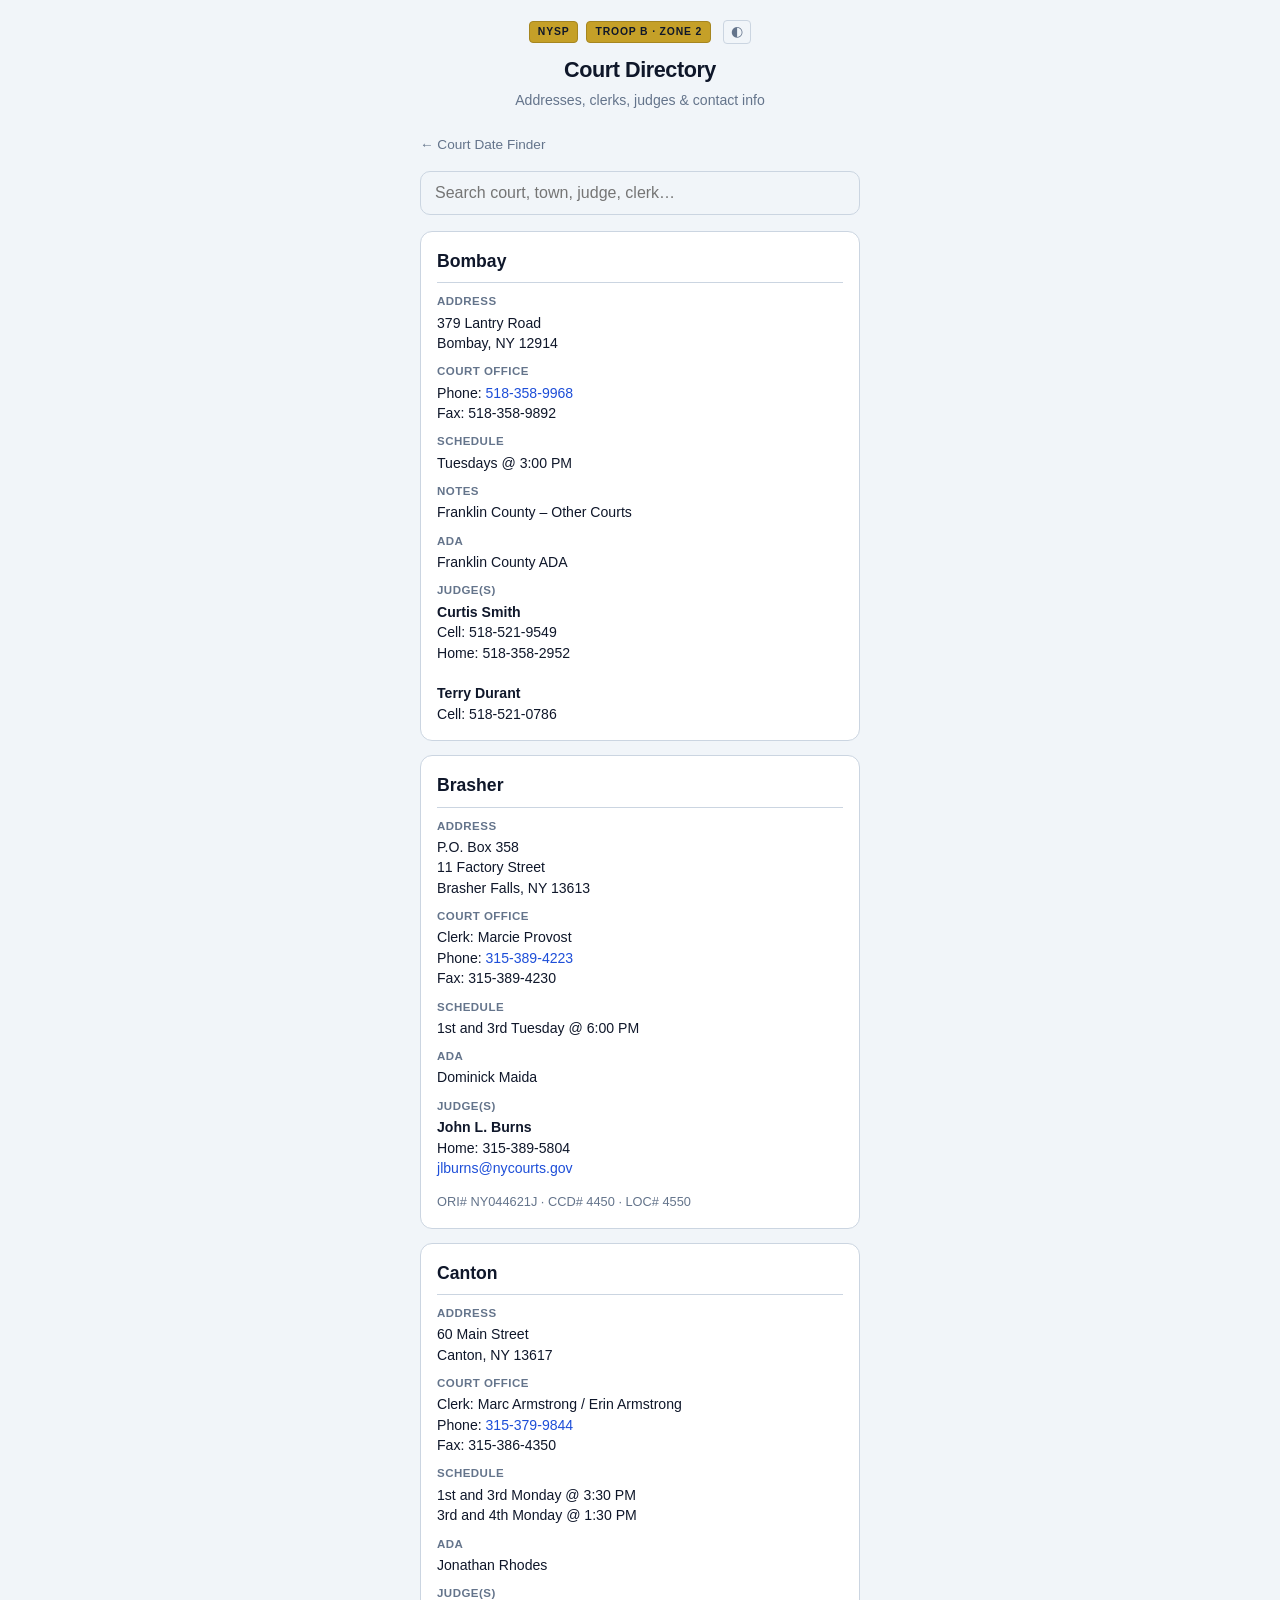
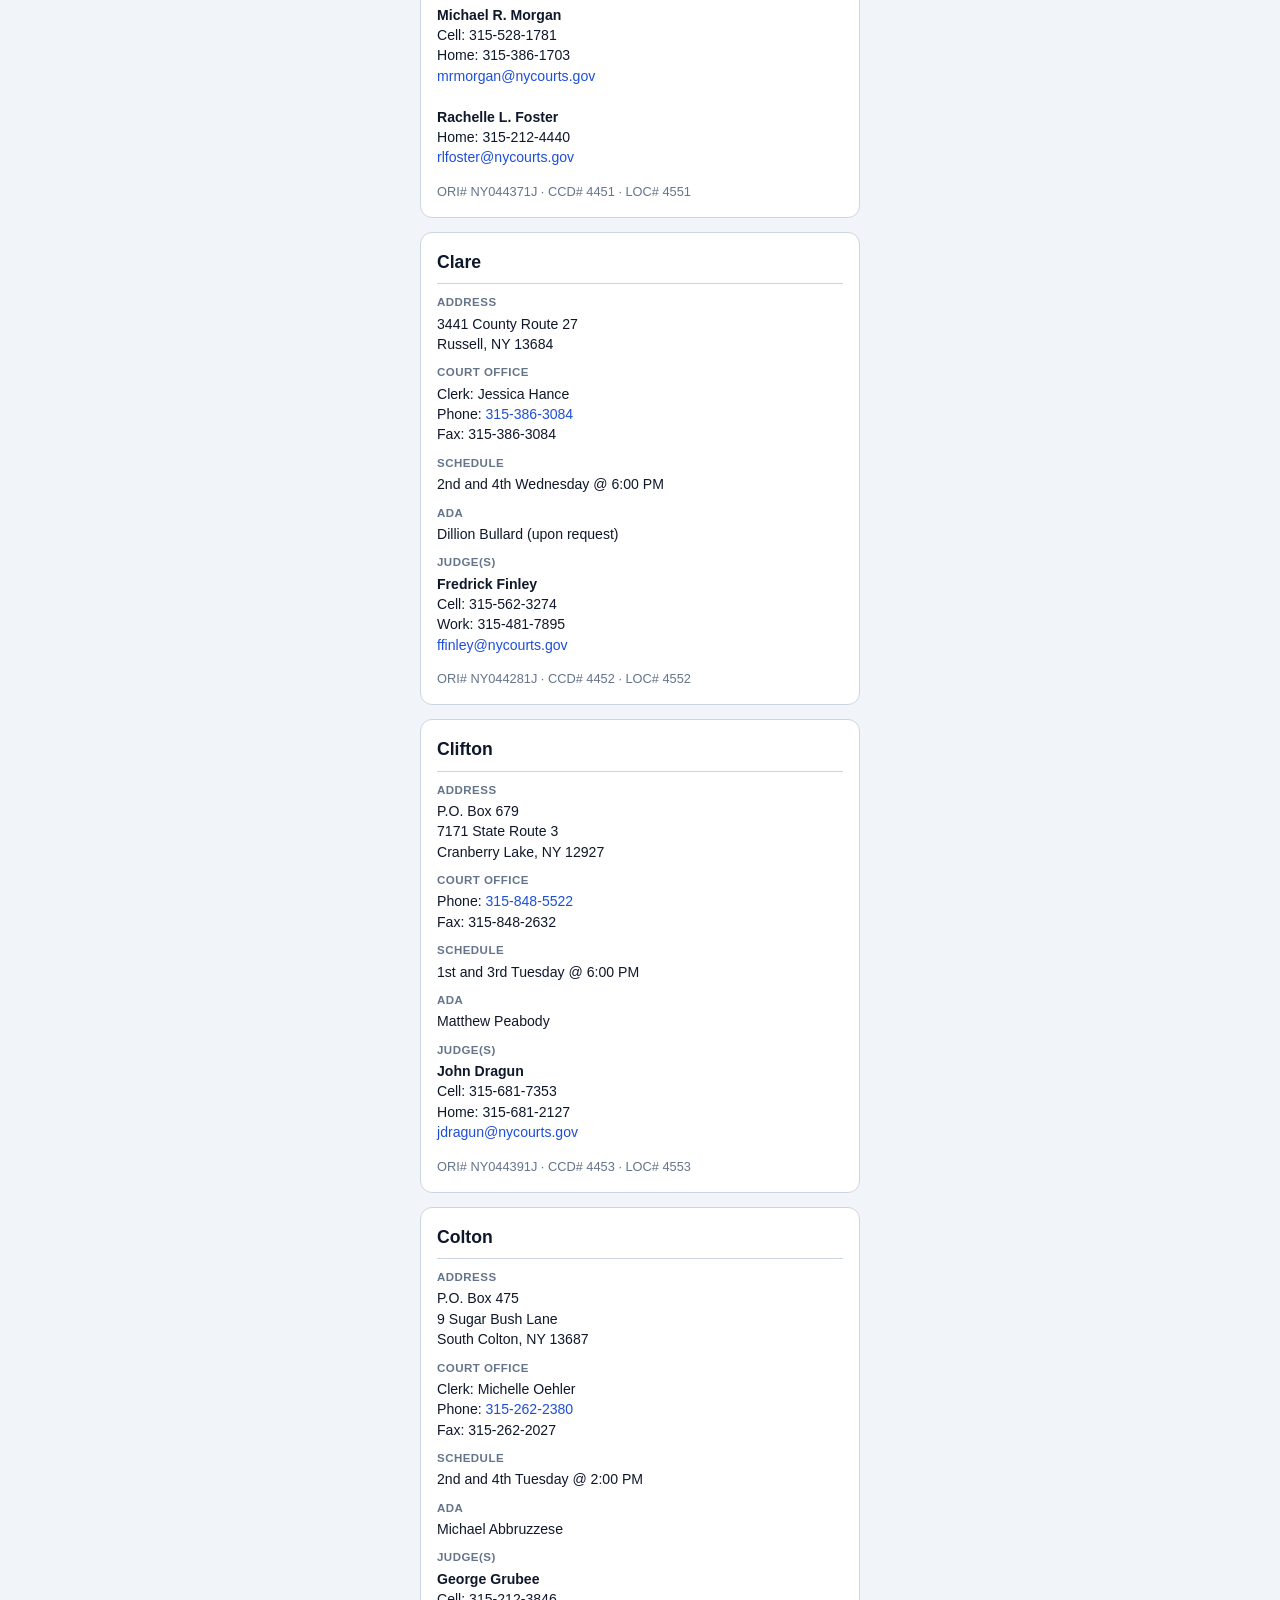
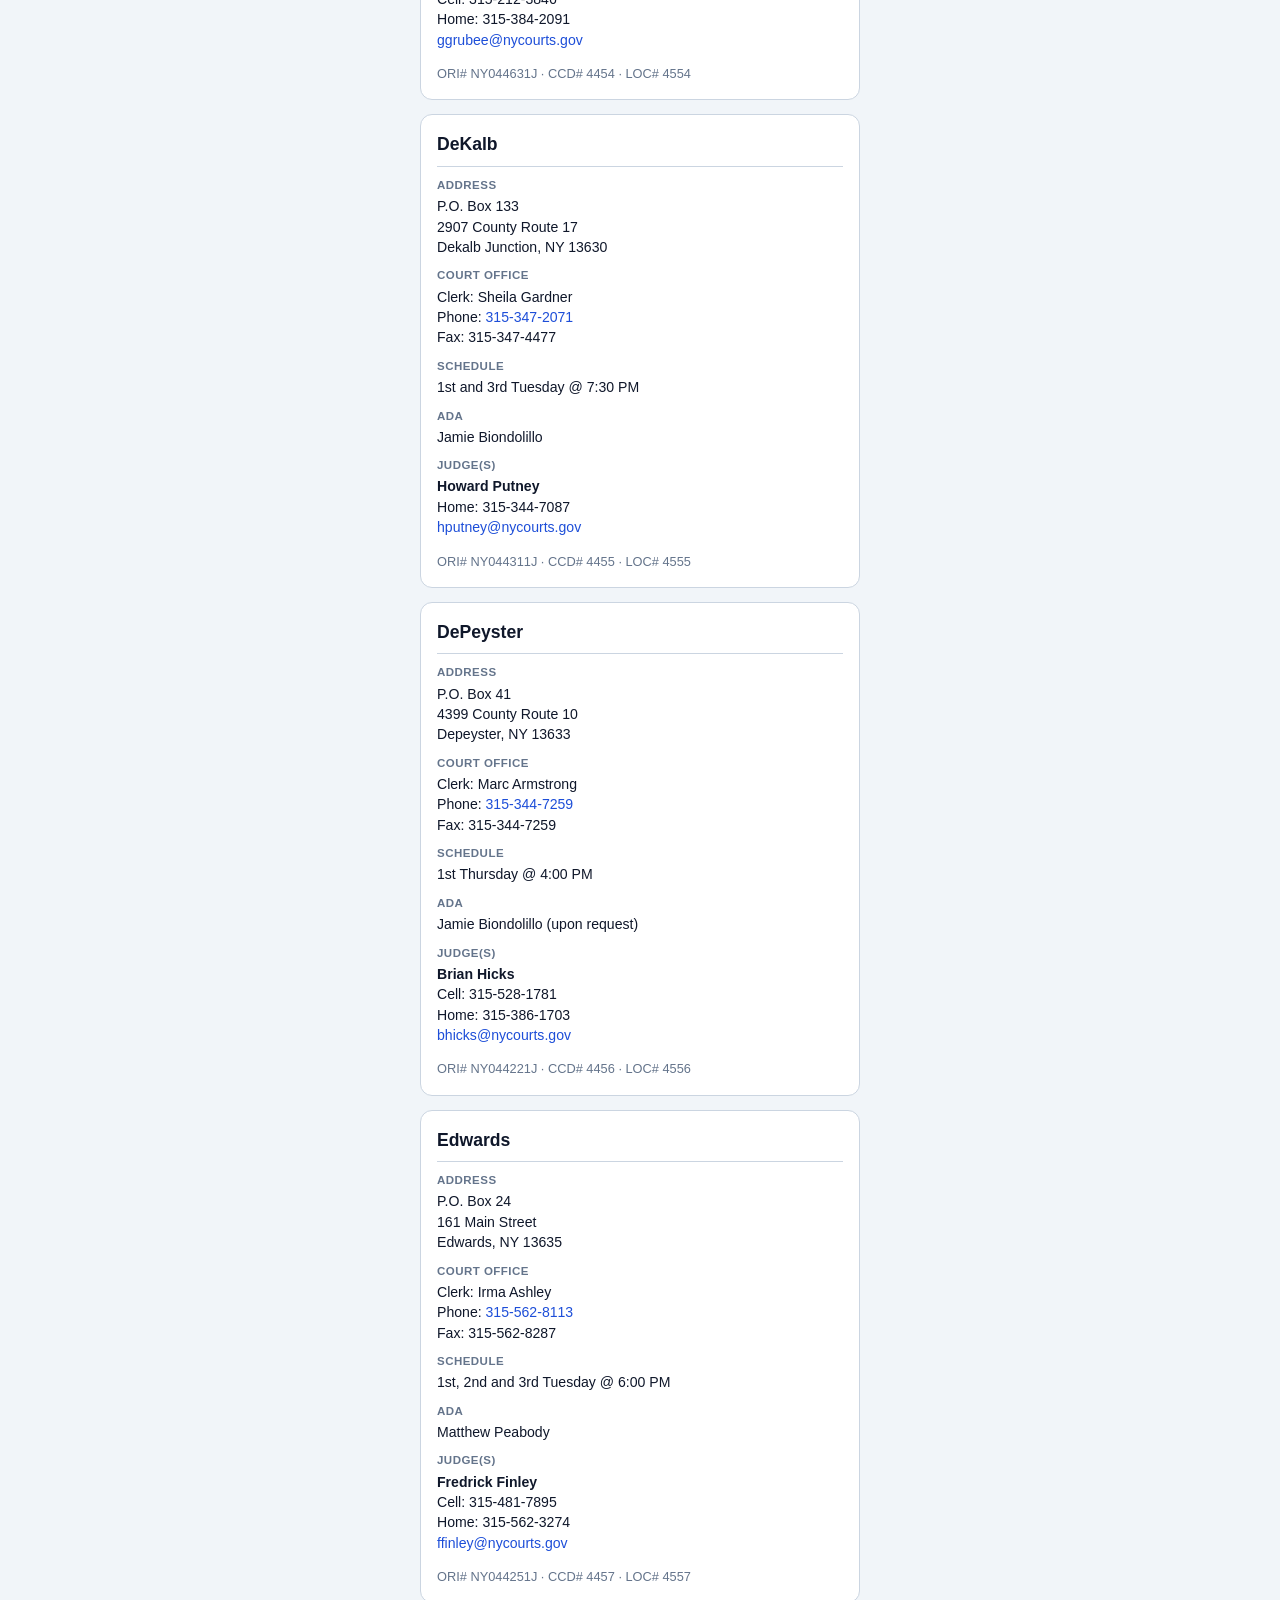
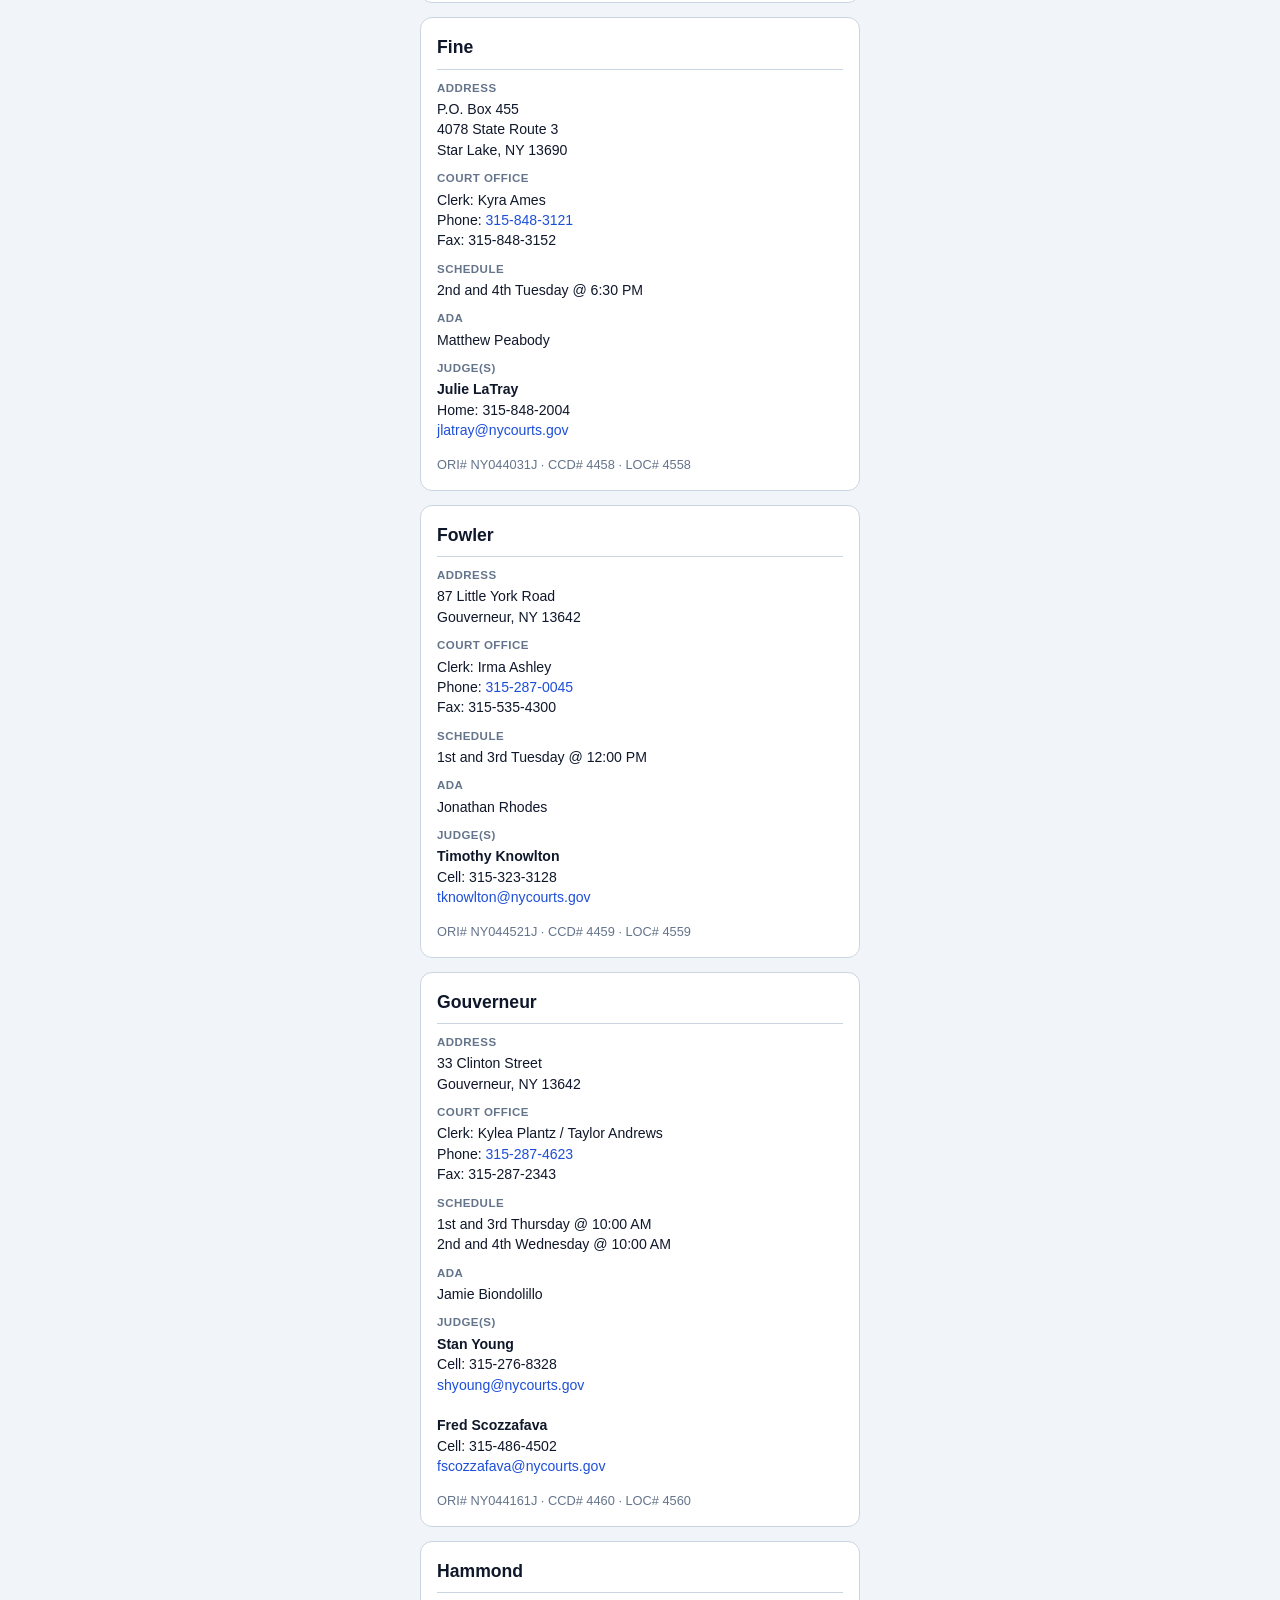
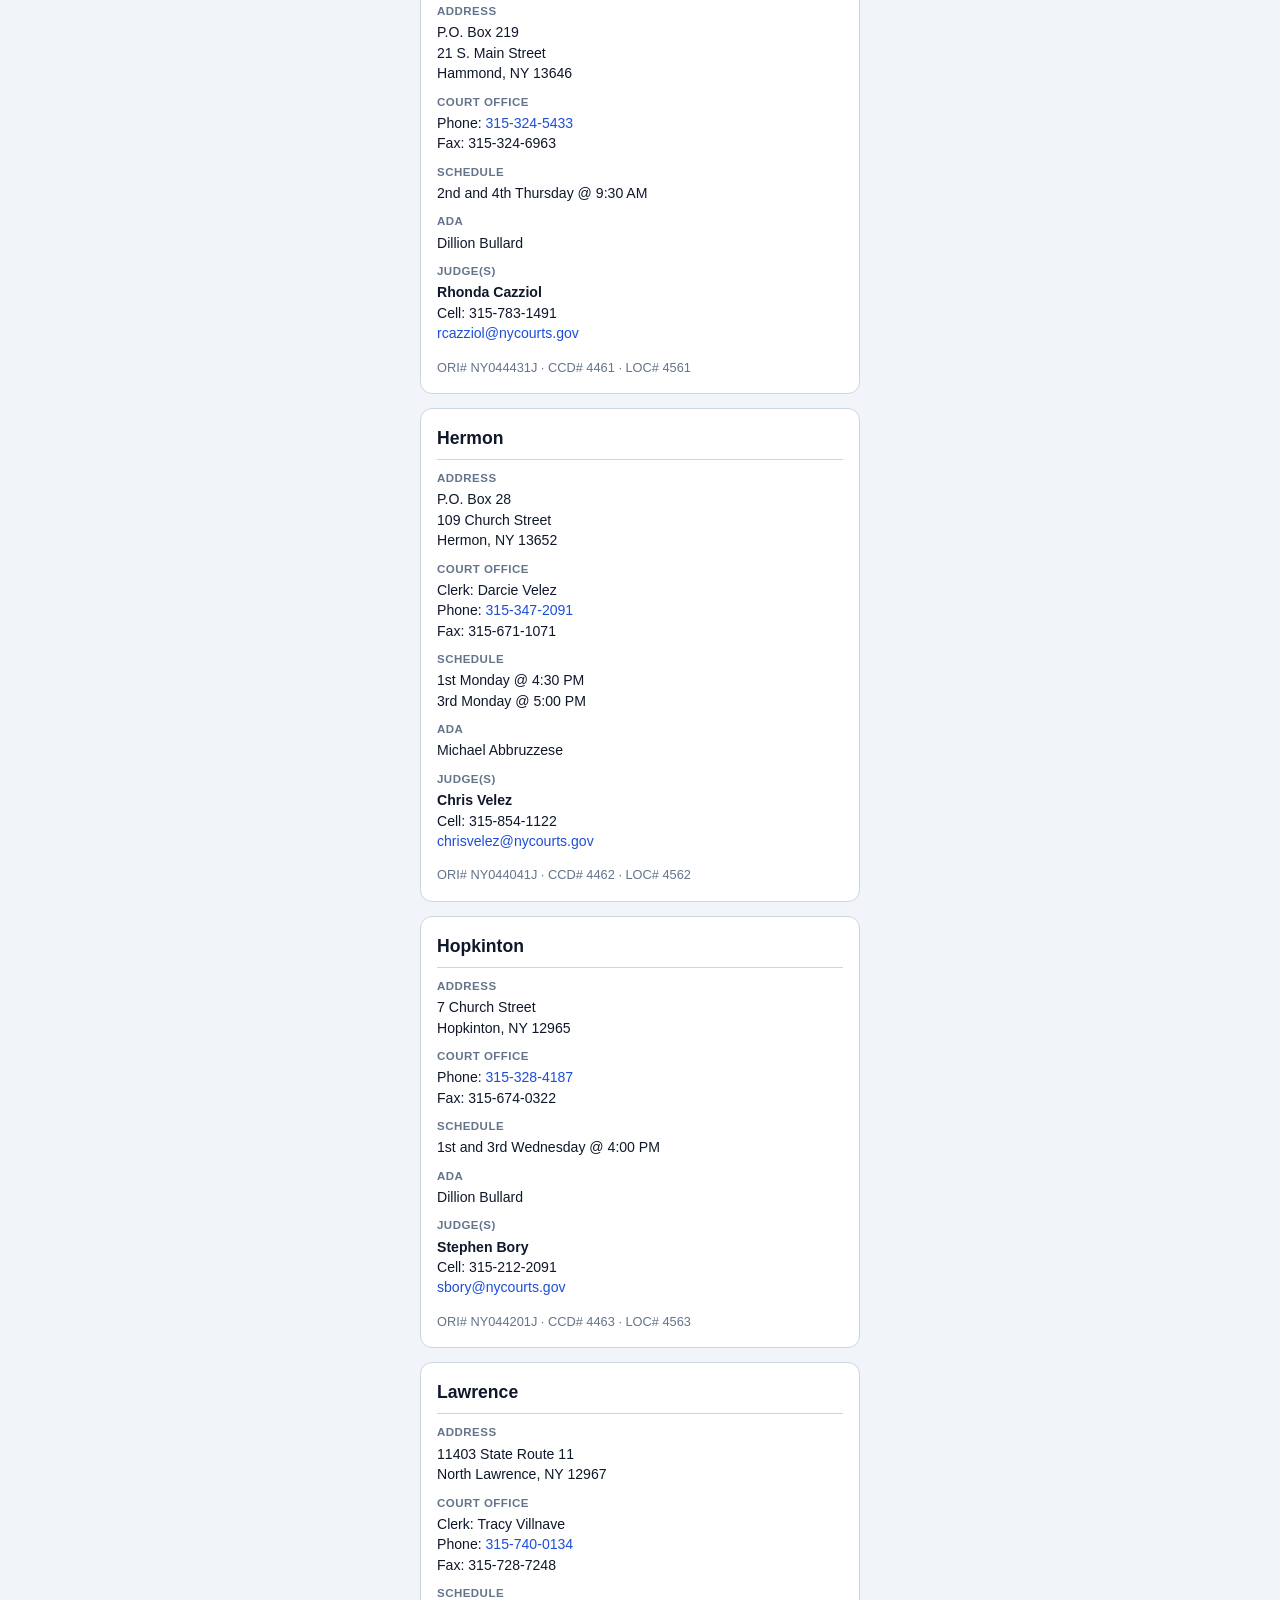
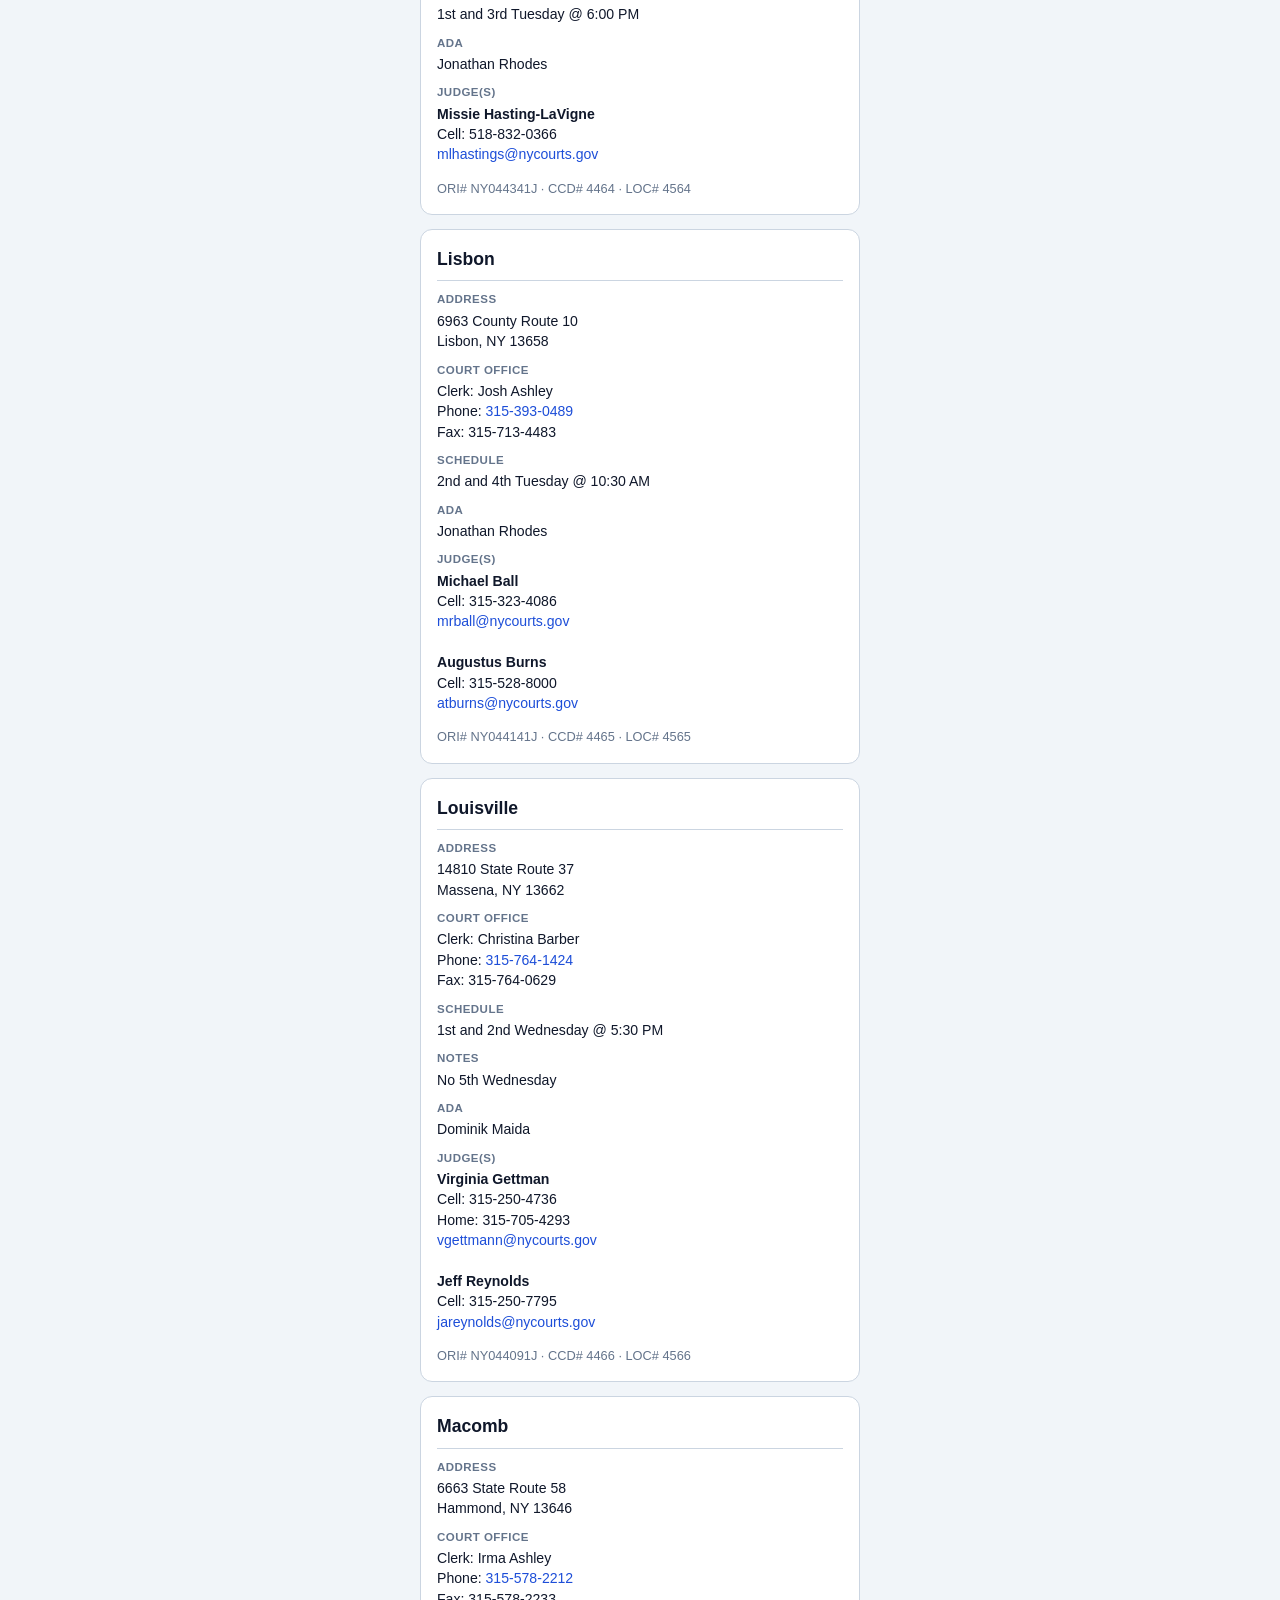
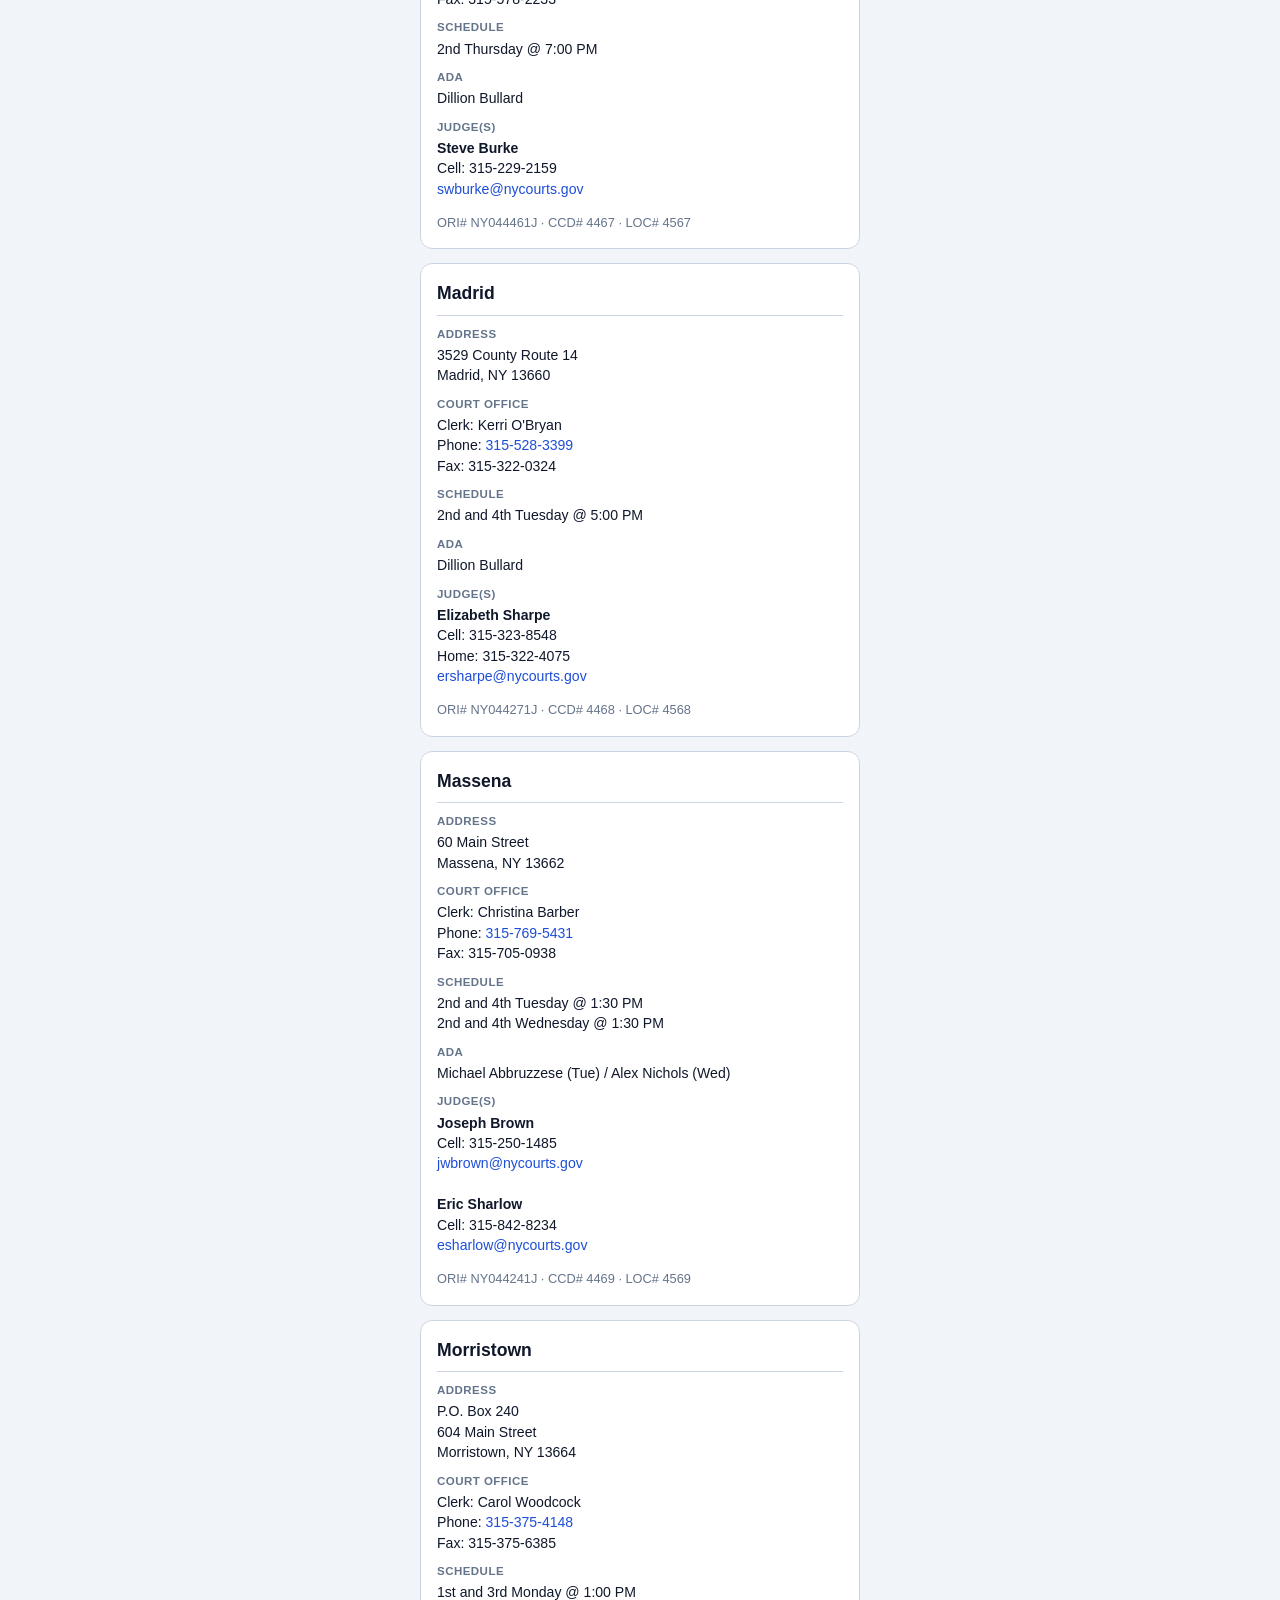
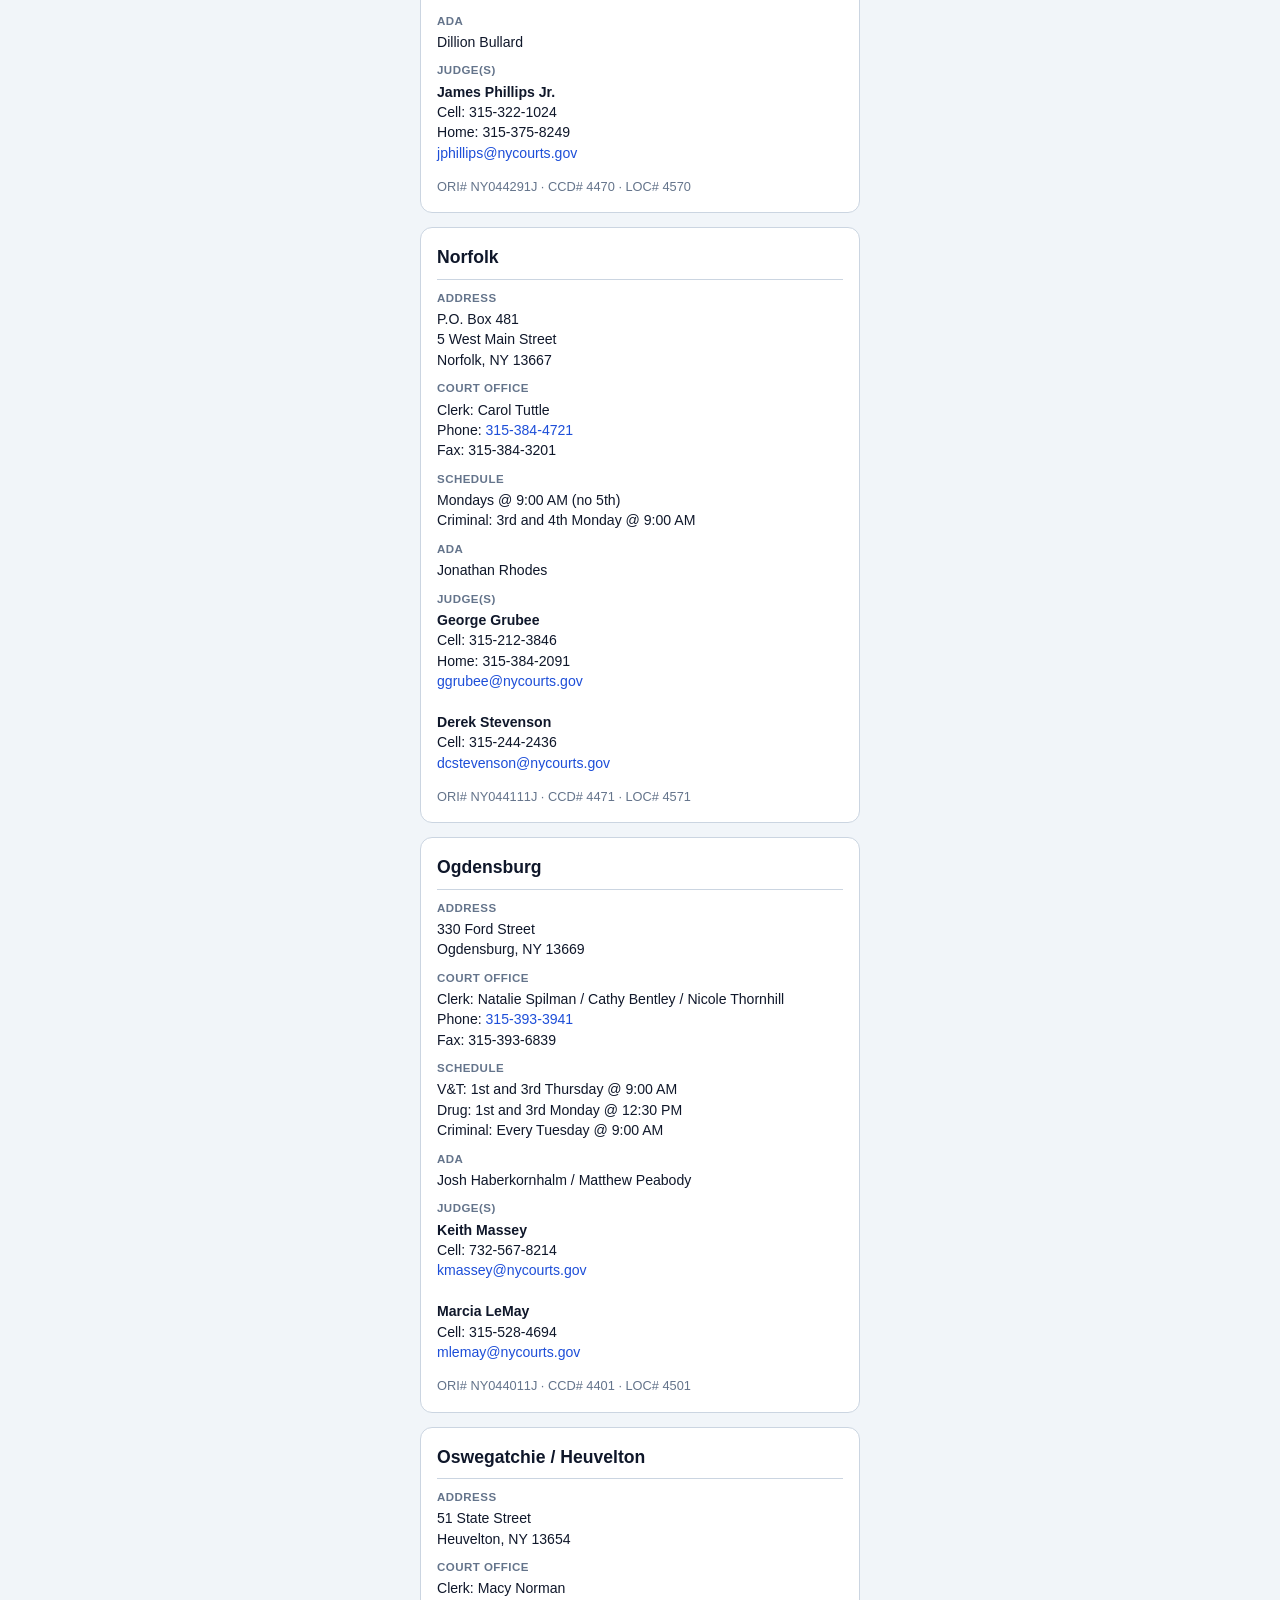
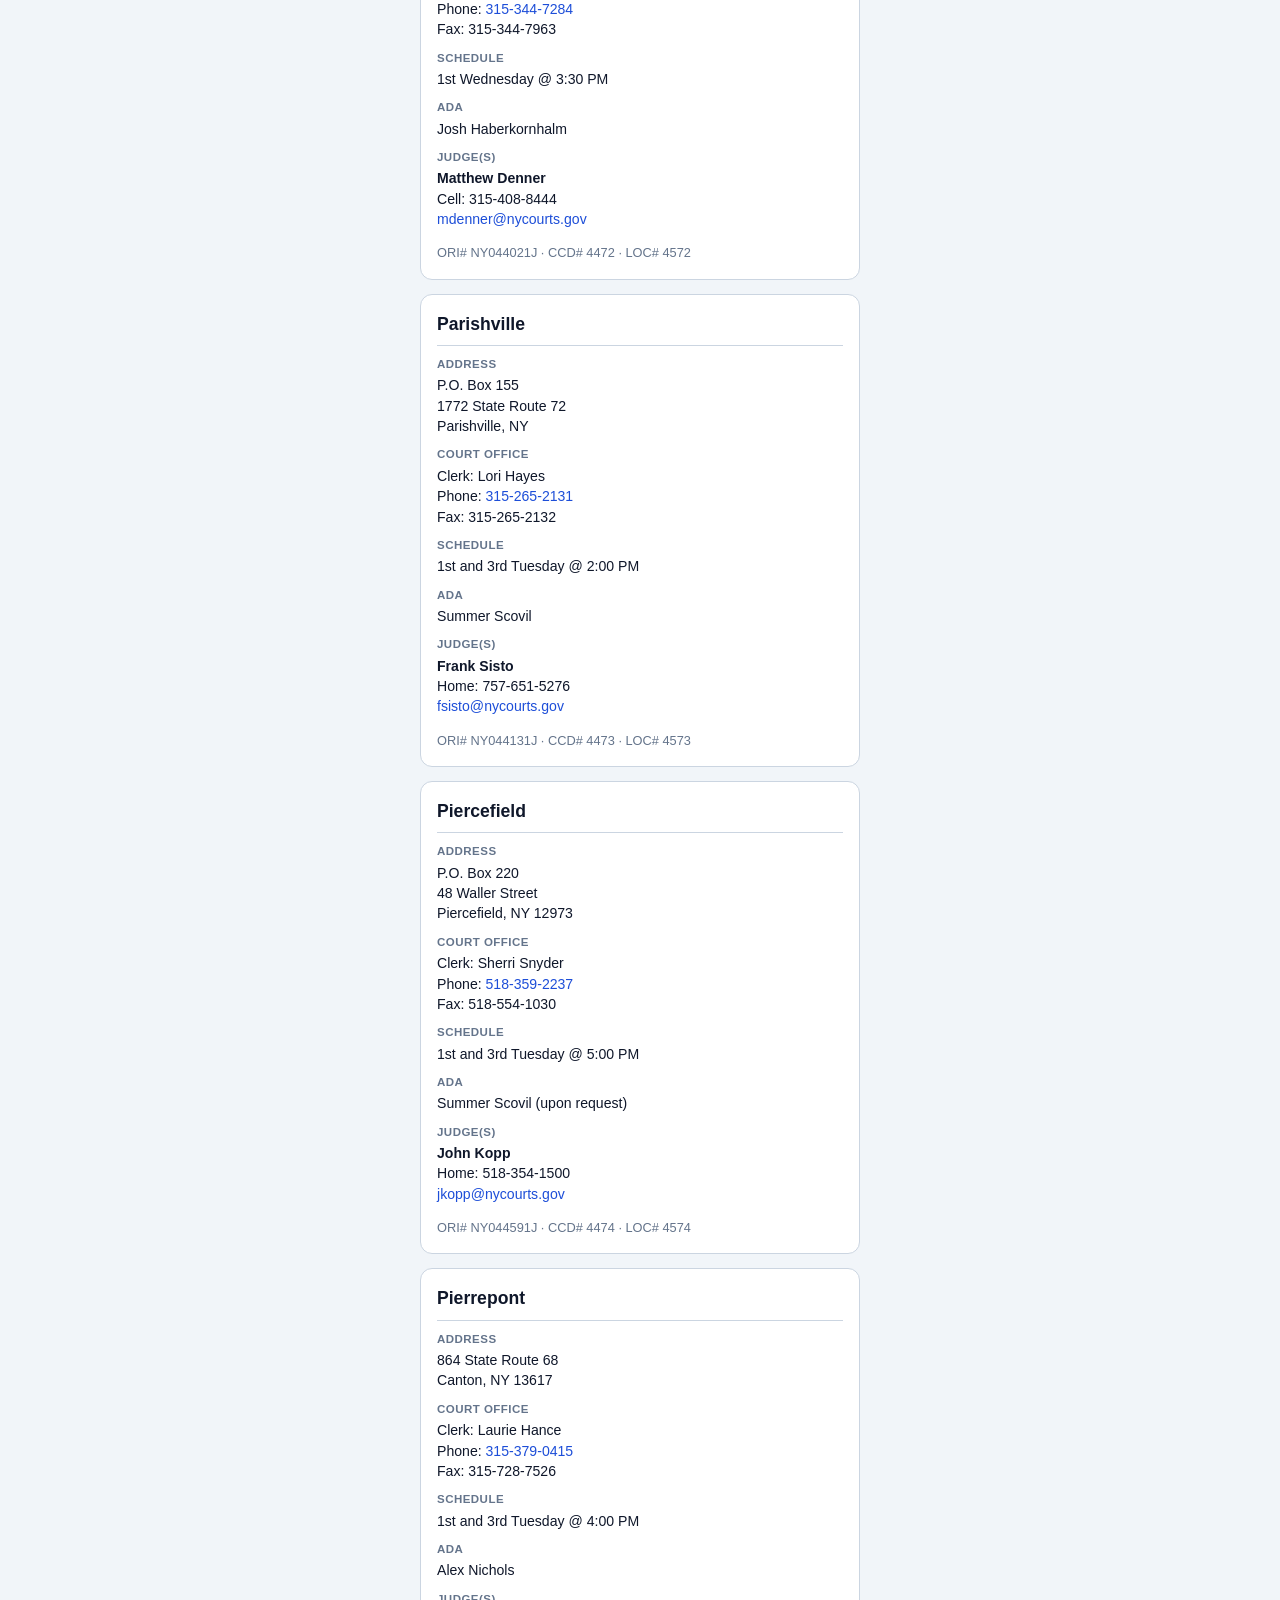
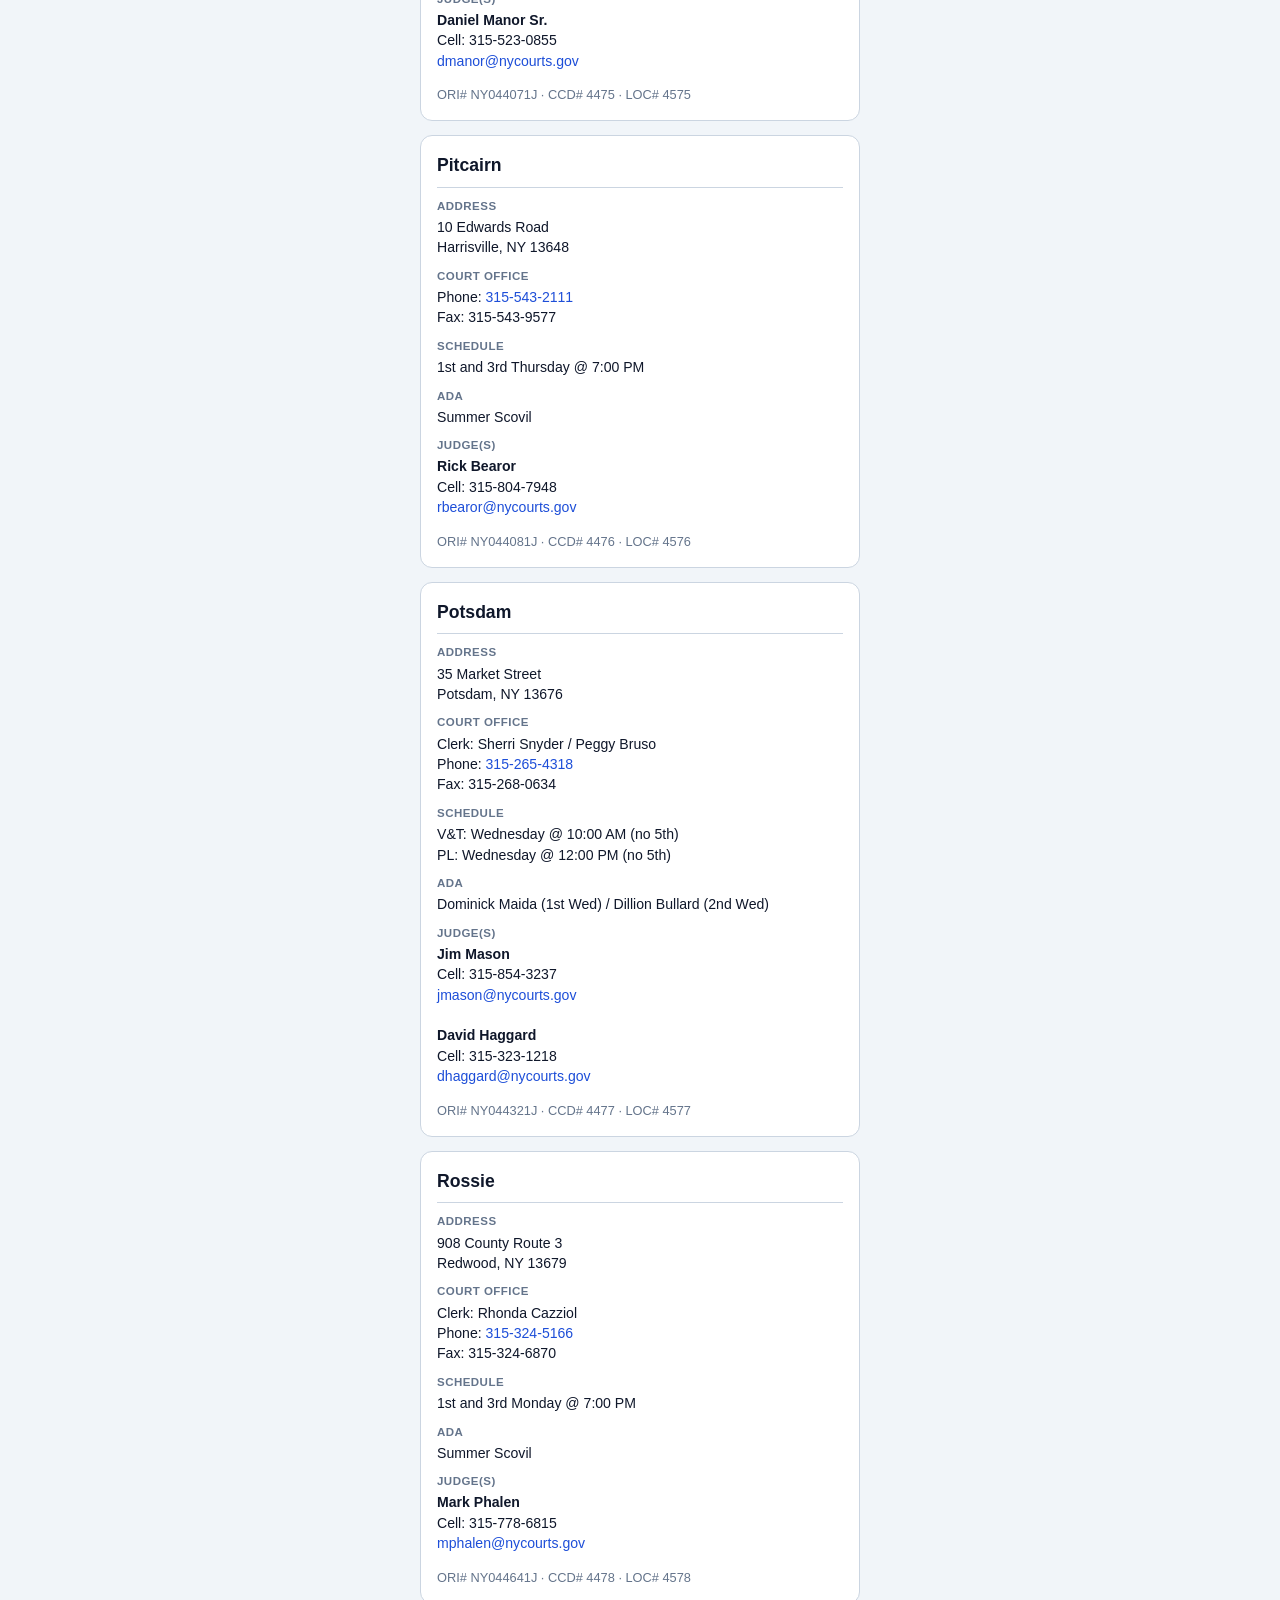
==== courts.html @ 9092e7a6 "Court Info" ====
<!DOCTYPE html>
<html lang="en">
<head>
  <meta charset="UTF-8" />
  <meta name="viewport" content="width=device-width, initial-scale=1.0" />
  <meta name="description" content="St. Lawrence County local criminal court directory – addresses, clerks, judges, phones" />
  <title>Court Directory | Troop B Zone 2</title>
  <link rel="stylesheet" href="styles.css" />
  <style>
    .back-link {
      display: inline-block;
      font-size: 0.85rem;
      color: var(--muted);
      text-decoration: none;
      margin-bottom: 16px;
    }
    .back-link:hover { color: var(--text); }

    .search-box {
      width: 100%;
      padding: 12px 14px;
      font-size: 1rem;
      border-radius: 10px;
      border: 1px solid var(--border);
      background: var(--bg);
      color: var(--text);
      margin-bottom: 16px;
    }
    .search-box:focus {
      outline: none;
      border-color: var(--accent);
      box-shadow: 0 0 0 3px rgba(100, 116, 139, 0.25);
    }

    .court-card {
      background: var(--card);
      border: 1px solid var(--border);
      border-radius: var(--radius);
      padding: 16px;
      margin-bottom: 14px;
    }
    .court-card h2 {
      font-size: 1.1rem;
      font-weight: 700;
      margin-bottom: 10px;
      padding-bottom: 8px;
      border-bottom: 1px solid var(--border);
      color: var(--text);
    }
    .court-grid {
      display: grid;
      gap: 10px;
      font-size: 0.88rem;
    }
    .field-label {
      font-size: 0.72rem;
      font-weight: 600;
      text-transform: uppercase;
      letter-spacing: 0.04em;
      color: var(--muted);
      margin-bottom: 2px;
    }
    .field-value {
      color: var(--text);
      line-height: 1.45;
    }
    .field-value a {
      color: var(--link);
      text-decoration: none;
    }
    .field-value a:hover { text-decoration: underline; }
    .ids {
      font-size: 0.8rem;
      color: var(--muted);
      margin-top: 4px;
    }
    .loading { text-align: center; color: var(--muted); padding: 24px; }
    .hidden { display: none !important; }
  </style>
</head>
<body>
  <div class="container">

    <header>
      <div class="badge-row">
        <span class="nysp-badge">NYSP</span>
        <span class="nysp-badge">Troop B · Zone 2</span>
        <button type="button" class="theme-toggle" id="themeToggle" aria-label="Toggle day/night mode" title="Day / Night">◐</button>
      </div>
      <h1>Court Directory</h1>
      <p>Addresses, clerks, judges &amp; contact info</p>
    </header>

    <a class="back-link" href="index.html">← Court Date Finder</a>

    <input type="search" class="search-box" id="searchBox" placeholder="Search court, town, judge, clerk…" autocomplete="off" />

    <div id="content" class="loading">Loading directory…</div>

    <p class="note">
      Data file:
      <a href="courts-info.json" target="_blank" rel="noopener">courts-info.json</a>
      ·
      <a href="schedules.html">Schedules only</a>
    </p>

    <footer>
      From St. Lawrence County Local Criminal Court Judges and Court Date &amp; Time sheet (02/20/2026).
    </footer>
  </div>

  <script src="theme.js"></script>
  <script>
    function esc(s) {
      return String(s || "")
        .replace(/&/g, "&amp;")
        .replace(/</g, "&lt;")
        .replace(/>/g, "&gt;")
        .replace(/"/g, "&quot;");
    }

    function judgeHtml(j) {
      let parts = ["<strong>" + esc(j.name) + "</strong>"];
      if (j.cell) parts.push("Cell: " + esc(j.cell));
      if (j.home) parts.push("Home: " + esc(j.home));
      if (j.work) parts.push("Work: " + esc(j.work));
      if (j.email) parts.push('<a href="mailto:' + esc(j.email) + '">' + esc(j.email) + "</a>");
      return parts.join("<br>");
    }

    function cardHtml(c) {
      let h = '<div class="court-card" data-search="' + esc((c.name + " " + (c.clerk || "") + " " + (c.ada || "") + " " + (c.judges || []).map(j => j.name).join(" ")).toLowerCase()) + '">';
      h += "<h2>" + esc(c.name) + "</h2><div class=\"court-grid\">";

      if (c.address && c.address.length) {
        h += '<div><div class="field-label">Address</div><div class="field-value">' + c.address.map(esc).join("<br>") + "</div></div>";
      }
      if (c.phone || c.fax || c.clerk) {
        h += '<div><div class="field-label">Court office</div><div class="field-value">';
        if (c.clerk) h += "Clerk: " + esc(c.clerk) + "<br>";
        if (c.phone) h += 'Phone: <a href="tel:' + esc(c.phone.replace(/[^0-9+]/g, "")) + '">' + esc(c.phone) + "</a><br>";
        if (c.fax) h += "Fax: " + esc(c.fax);
        h += "</div></div>";
      }
      if (c.schedule && c.schedule.length) {
        h += '<div><div class="field-label">Schedule</div><div class="field-value">' + c.schedule.map(esc).join("<br>") + "</div></div>";
      }
      if (c.notes) {
        h += '<div><div class="field-label">Notes</div><div class="field-value">' + esc(c.notes) + "</div></div>";
      }
      if (c.ada) {
        h += '<div><div class="field-label">ADA</div><div class="field-value">' + esc(c.ada) + "</div></div>";
      }
      if (c.judges && c.judges.length) {
        h += '<div><div class="field-label">Judge(s)</div><div class="field-value">' + c.judges.map(judgeHtml).join("<br><br>") + "</div></div>";
      }
      if (c.ori || c.ccd || c.loc) {
        h += '<div class="ids">';
        if (c.ori) h += "ORI# " + esc(c.ori) + " · ";
        if (c.ccd) h += "CCD# " + esc(c.ccd) + " · ";
        if (c.loc) h += "LOC# " + esc(c.loc);
        h += "</div>";
      }

      h += "</div></div>";
      return h;
    }

    (async function () {
      const content = document.getElementById("content");
      let data;
      try {
        const res = await fetch("courts-info.json?t=" + Date.now());
        if (!res.ok) throw new Error("fail");
        data = await res.json();
      } catch (e) {
        content.textContent = "Could not load courts-info.json.";
        return;
      }

      const courts = (data.courts || []).slice().sort((a, b) => a.name.localeCompare(b.name));
      content.className = "";
      content.innerHTML = courts.map(cardHtml).join("");

      const box = document.getElementById("searchBox");
      box.addEventListener("input", () => {
        const q = box.value.trim().toLowerCase();
        content.querySelectorAll(".court-card").forEach((el) => {
          const match = !q || (el.getAttribute("data-search") || "").includes(q);
          el.classList.toggle("hidden", !match);
        });
      });
    })();
  </script>
</body>
</html>
---- styles.css ----
/* =========================================================
   Court Date Finder – Troop B Zone 2
   Subtle professional theme
   ========================================================= */

:root,
[data-theme="dark"] {
  --bg: #0f172a;
  --card: #1e293b;
  --border: #334155;
  --text: #e2e8f0;
  --muted: #94a3b8;
  --accent: #64748b;
  --accent-hover: #94a3b8;
  --gold: #c5a028;
  --gold-dim: #a68620;
  --nysp-purple: #5b4b8a;
  --nysp-purple-hover: #6d5c9e;
  --success: #4ade80;
  --success-bg: rgba(74, 222, 128, 0.1);
  --link: #94a3b8;
  --radius: 12px;
}

[data-theme="light"] {
  --bg: #f1f5f9;
  --card: #ffffff;
  --border: #cbd5e1;
  --text: #0f172a;
  --muted: #64748b;
  --accent: #64748b;
  --accent-hover: #475569;
  --gold: #c5a028;
  --gold-dim: #a68620;
  --nysp-purple: #5b4b8a;
  --nysp-purple-hover: #4a3d70;
  --success: #16a34a;
  --success-bg: rgba(22, 163, 74, 0.12);
  --link: #1d4ed8;
}

*,
*::before,
*::after {
  box-sizing: border-box;
  margin: 0;
  padding: 0;
}

body {
  font-family: -apple-system, BlinkMacSystemFont, "Segoe UI", Roboto, Helvetica, Arial, sans-serif;
  background: var(--bg);
  color: var(--text);
  min-height: 100vh;
  padding: 20px 16px 48px;
  line-height: 1.5;
}

.container {
  max-width: 440px;
  margin: 0 auto;
}

/* ---------- Header ---------- */
header {
  text-align: center;
  margin-bottom: 20px;
}

.badge-row {
  display: flex;
  justify-content: center;
  align-items: center;
  gap: 8px;
  margin-bottom: 10px;
}


.theme-toggle {
  margin-left: 4px;
  background: transparent;
  border: 1px solid var(--border);
  color: var(--muted);
  border-radius: 4px;
  width: 28px;
  height: 24px;
  font-size: 0.85rem;
  cursor: pointer;
  line-height: 1;
  padding: 0;
}
.theme-toggle:hover {
  color: var(--text);
  border-color: var(--accent);
}

.nysp-badge {
  display: inline-block;
  font-size: 0.65rem;
  font-weight: 700;
  letter-spacing: 0.08em;
  text-transform: uppercase;
  color: #0f172a;
  background: var(--gold);
  border: 1px solid var(--gold-dim);
  padding: 2px 8px;
  border-radius: 4px;
}

header h1 {
  font-size: 1.35rem;
  font-weight: 700;
  letter-spacing: -0.02em;
  margin-bottom: 4px;
}

header p {
  color: var(--muted);
  font-size: 0.88rem;
}

.today {
  text-align: center;
  font-size: 0.85rem;
  color: var(--muted);
  margin-bottom: 16px;
}

/* ---------- Cards ---------- */
.card {
  background: var(--card);
  border: 1px solid var(--border);
  border-radius: var(--radius);
  padding: 18px 16px;
  margin-bottom: 14px;
}

label {
  display: block;
  font-size: 0.78rem;
  font-weight: 600;
  color: var(--muted);
  margin-bottom: 7px;
  text-transform: uppercase;
  letter-spacing: 0.05em;
}

select {
  width: 100%;
  padding: 13px 14px;
  font-size: 1.02rem;
  border-radius: 10px;
  border: 1px solid var(--border);
  background: var(--bg);
  color: var(--text);
  appearance: none;
  background-image: url("data:image/svg+xml,%3Csvg xmlns='http://www.w3.org/2000/svg' width='14' height='14' fill='%2394a3b8' viewBox='0 0 16 16'%3E%3Cpath d='M8 11L3 6h10l-5 5z'/%3E%3C/svg%3E");
  background-repeat: no-repeat;
  background-position: right 12px center;
  cursor: pointer;
  transition: border-color 0.15s, box-shadow 0.15s;
}

select:focus {
  outline: none;
  border-color: var(--muted);
  box-shadow: 0 0 0 3px rgba(100, 116, 139, 0.25);
}

select:disabled {
  opacity: 0.45;
  cursor: not-allowed;
}

/* ---------- Result ---------- */
.result {
  display: none;
}

.result.show {
  display: block;
}

.result-main {
  text-align: center;
  padding: 6px 0 2px;
}

.badge {
  display: inline-block;
  background: var(--success-bg);
  color: var(--success);
  font-size: 0.72rem;
  font-weight: 600;
  padding: 3px 10px;
  border-radius: 999px;
  margin-bottom: 10px;
  letter-spacing: 0.03em;
}

.result-date {
  font-size: 1.65rem;
  font-weight: 700;
  color: var(--text);
  letter-spacing: -0.02em;
  margin-bottom: 2px;
}

.result-time {
  font-size: 1.12rem;
  margin-bottom: 14px;
  color: var(--muted);
}

.copy-btn {
  display: inline-flex;
  align-items: center;
  gap: 7px;
  background: var(--nysp-purple);
  color: #f1f5f9;
  border: 1px solid transparent;
  border-radius: 10px;
  padding: 11px 18px;
  font-size: 0.95rem;
  font-weight: 600;
  cursor: pointer;
  transition: background 0.15s, border-color 0.15s;
}

.copy-btn:hover {
  background: var(--nysp-purple-hover);
}

.copy-btn:active {
  transform: scale(0.98);
}

.copy-btn.copied {
  background: var(--success-bg);
  border-color: var(--success);
  color: var(--success);
}

.result-meta {
  font-size: 0.88rem;
  color: var(--muted);
  border-top: 1px solid var(--border);
  padding-top: 13px;
  margin-top: 14px;
}

.result-meta > div:not(.schedule-rules) {
  display: flex;
  justify-content: space-between;
  margin-bottom: 5px;
}

.result-meta > .schedule-rules {
  display: block;
  margin-top: 10px;
  padding-top: 10px;
  border-top: 1px solid var(--border);
}

.schedule-rules {
  font-size: 0.88rem;
  color: var(--text);
  line-height: 1.55;
}

.schedule-rules .label {
  font-size: 0.72rem;
  font-weight: 600;
  color: var(--muted);
  text-transform: uppercase;
  letter-spacing: 0.04em;
  margin-bottom: 6px;
}

.schedule-rules .rule {
  display: block;
  padding: 3px 0;
  color: var(--text);
  font-size: 0.9rem;
}

.schedule-rules .rule.notes {
  color: var(--muted);
  font-style: italic;
  font-size: 0.85rem;
}

.source-note {
  font-size: 0.78rem;
  color: var(--muted);
  text-align: center;
  margin-top: 12px;
  line-height: 1.4;
}

.note {
  font-size: 0.8rem;
  color: var(--muted);
  text-align: center;
  margin-top: 18px;
  line-height: 1.5;
}

.note a {
  color: var(--muted);
  text-decoration: underline;
  text-underline-offset: 2px;
}

.note a:hover {
  color: #e2e8f0;
}

footer {
  text-align: center;
  margin-top: 24px;
  font-size: 0.75rem;
  color: var(--muted);
  border-top: 1px solid var(--border);
  padding-top: 14px;
  line-height: 1.5;
}

.error {
  background: #450a0a;
  border: 1px solid #7f1d1d;
  color: #fca5a5;
  padding: 12px 14px;
  border-radius: 10px;
  font-size: 0.9rem;
  margin-bottom: 14px;
  display: none;
}
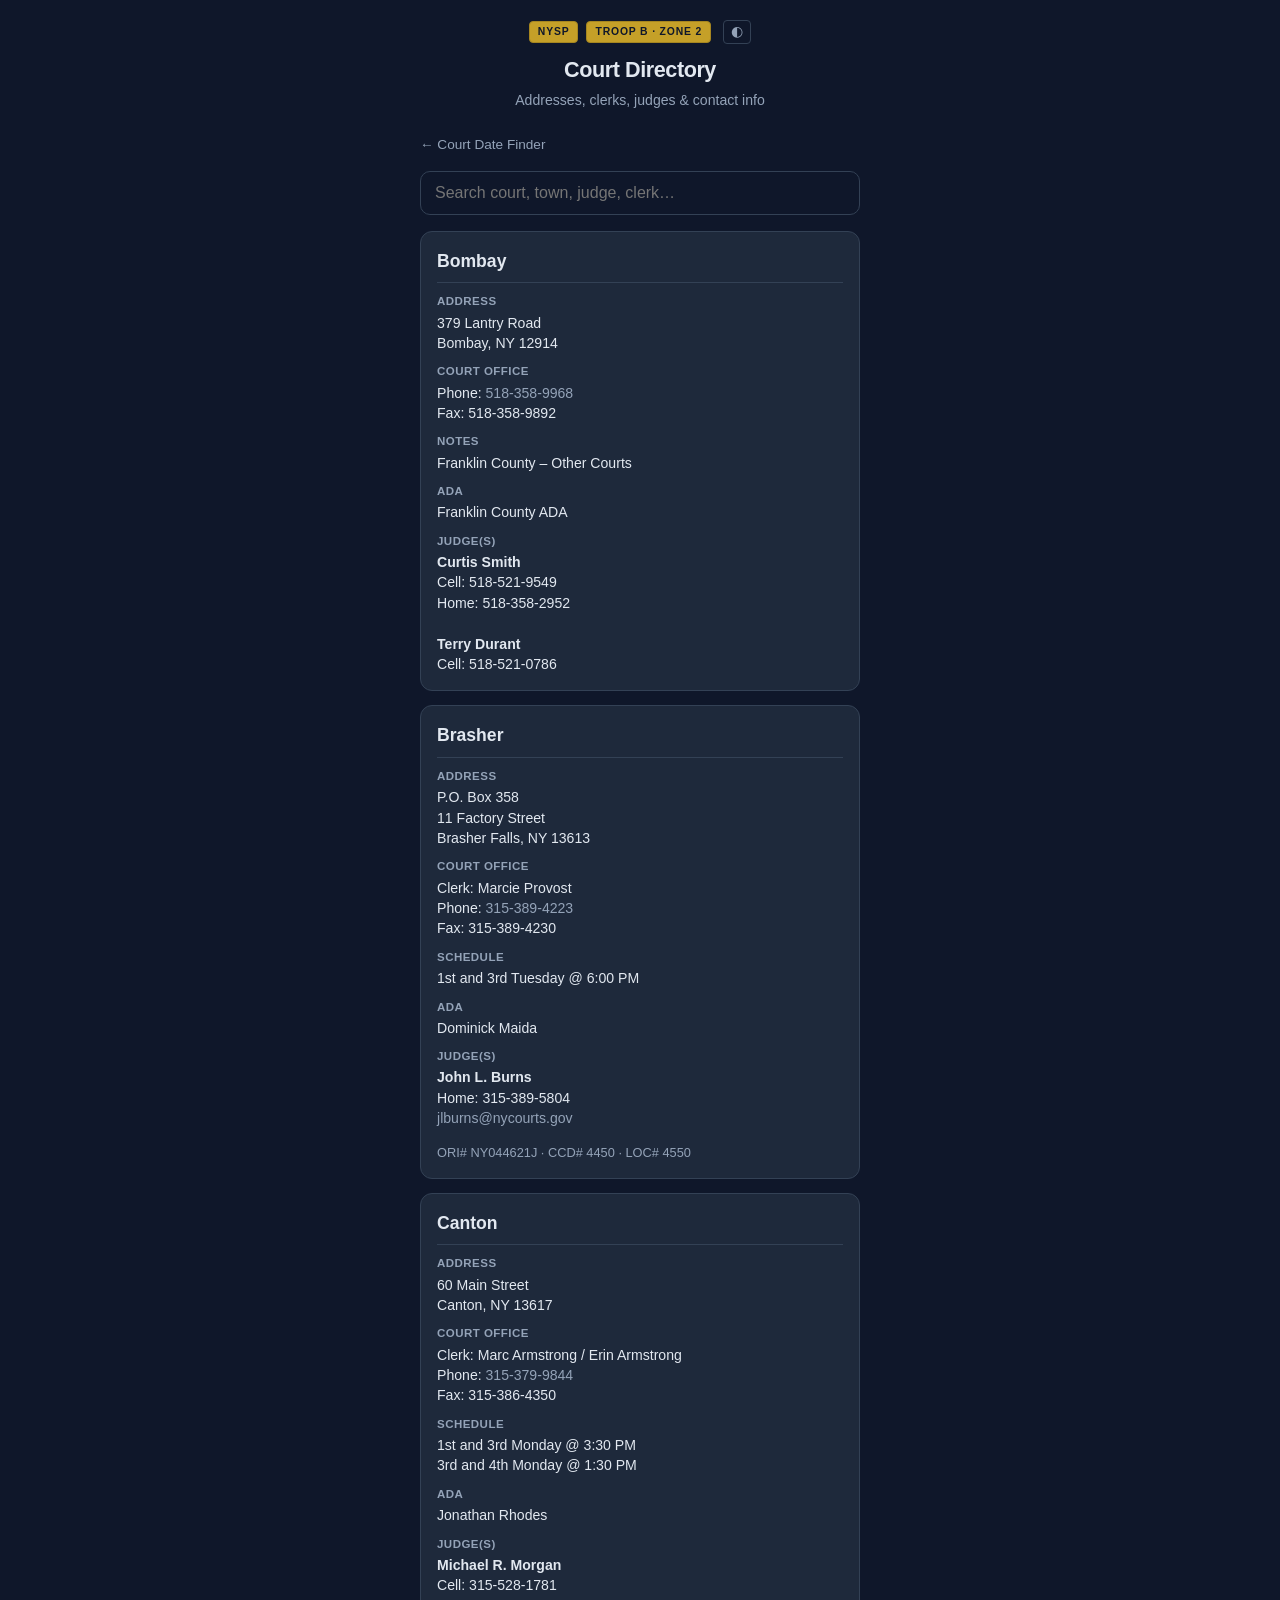
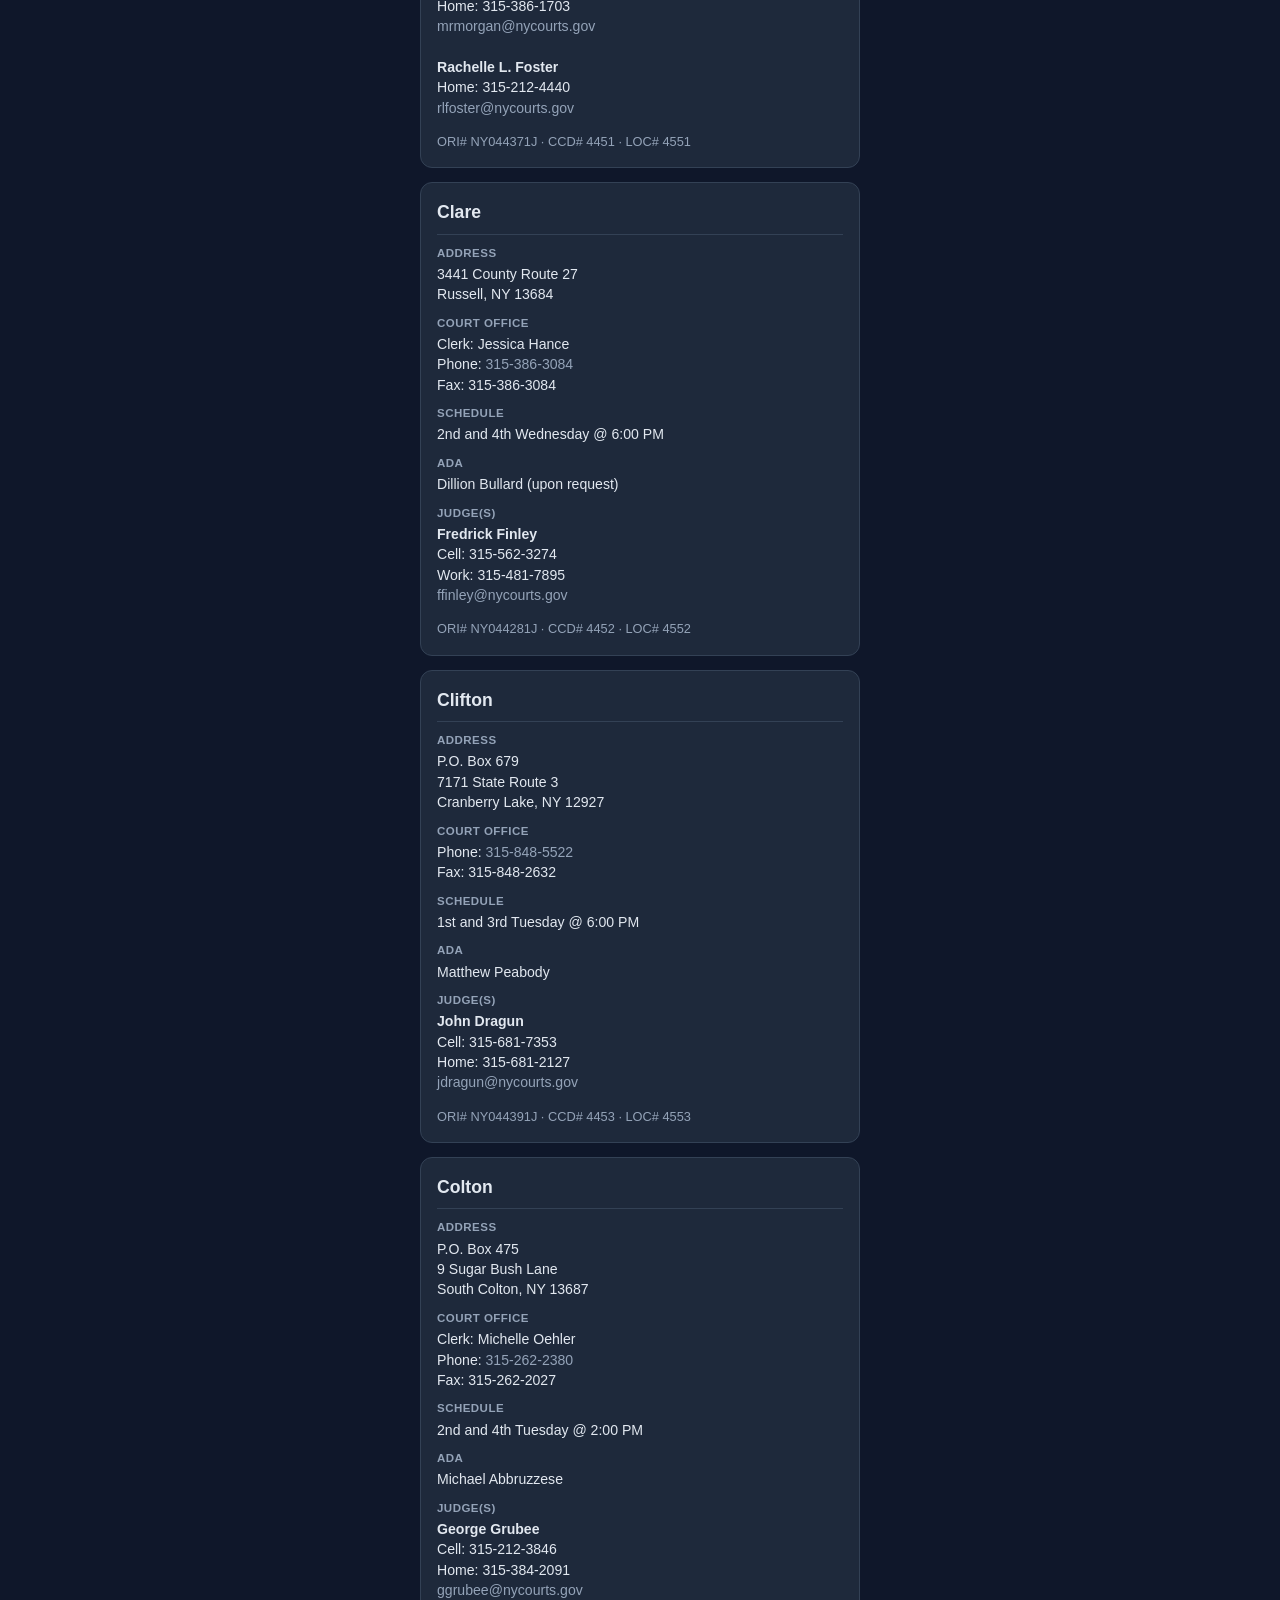
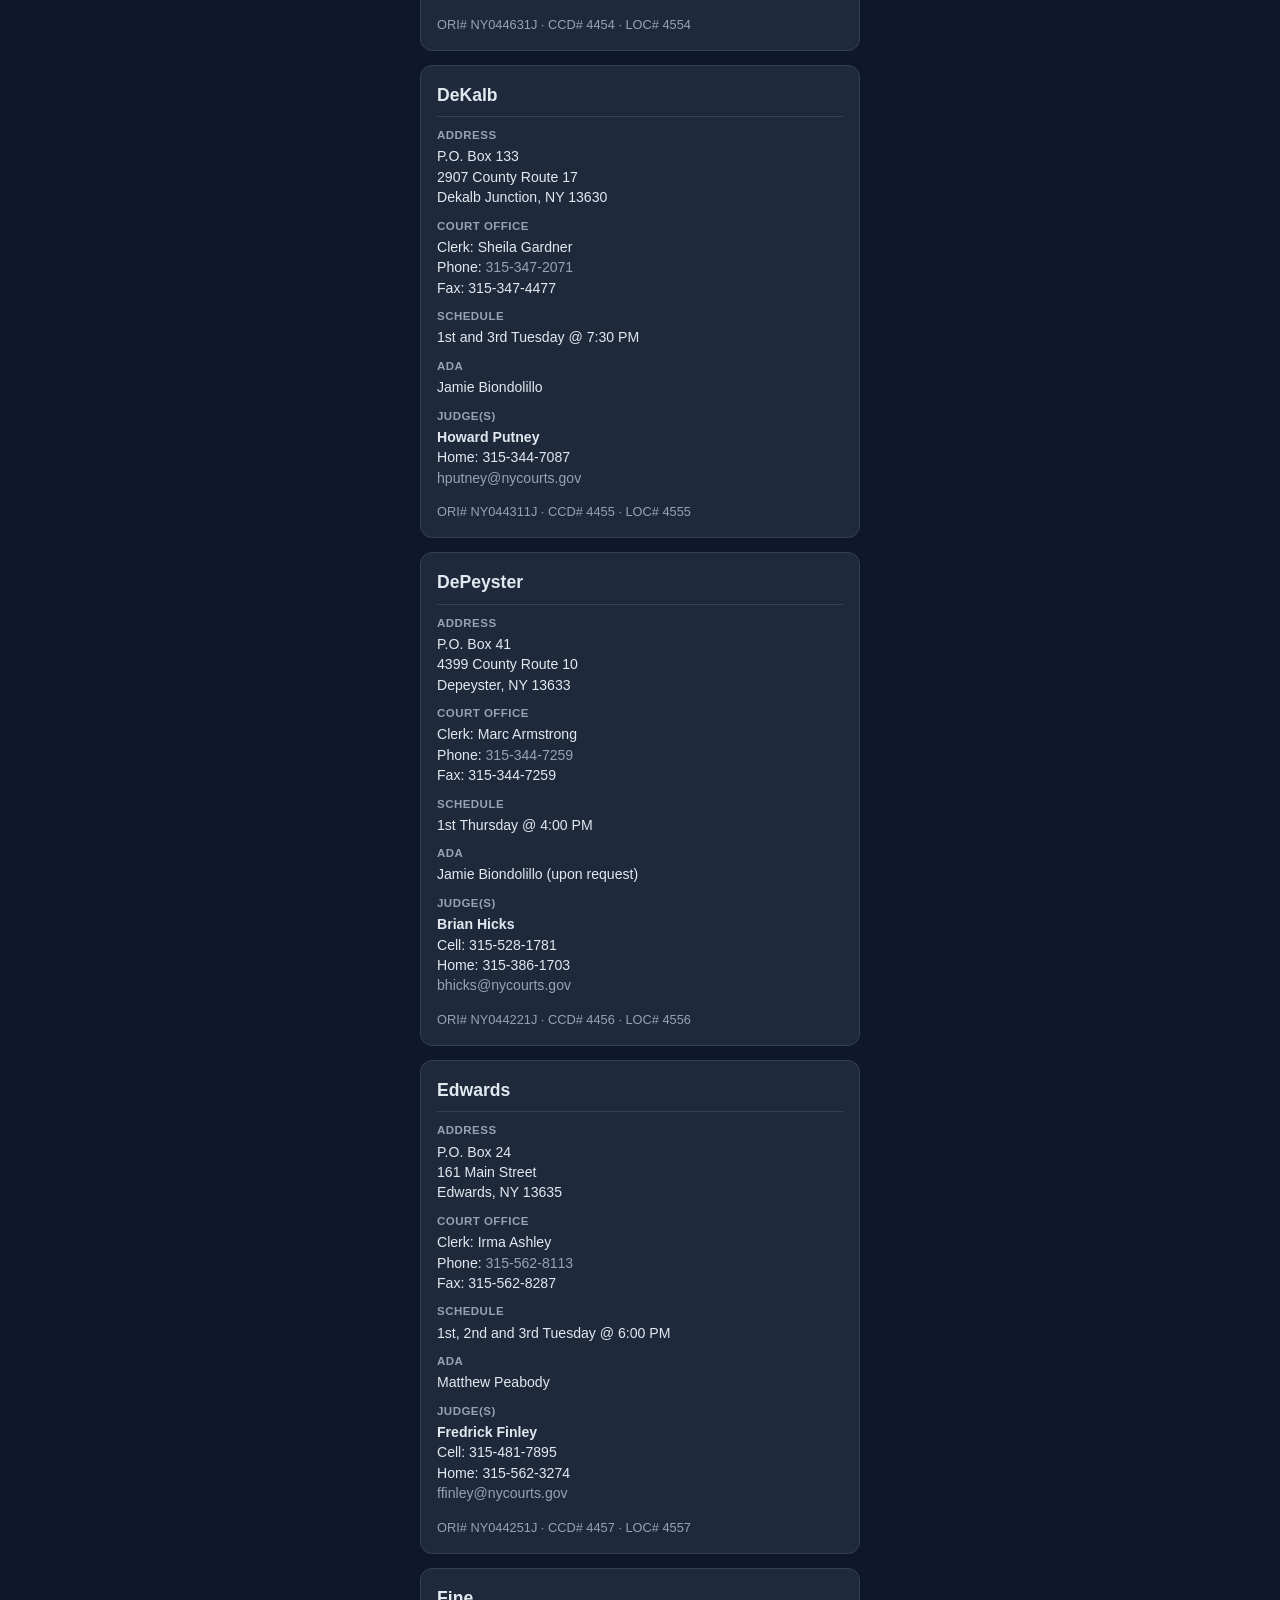
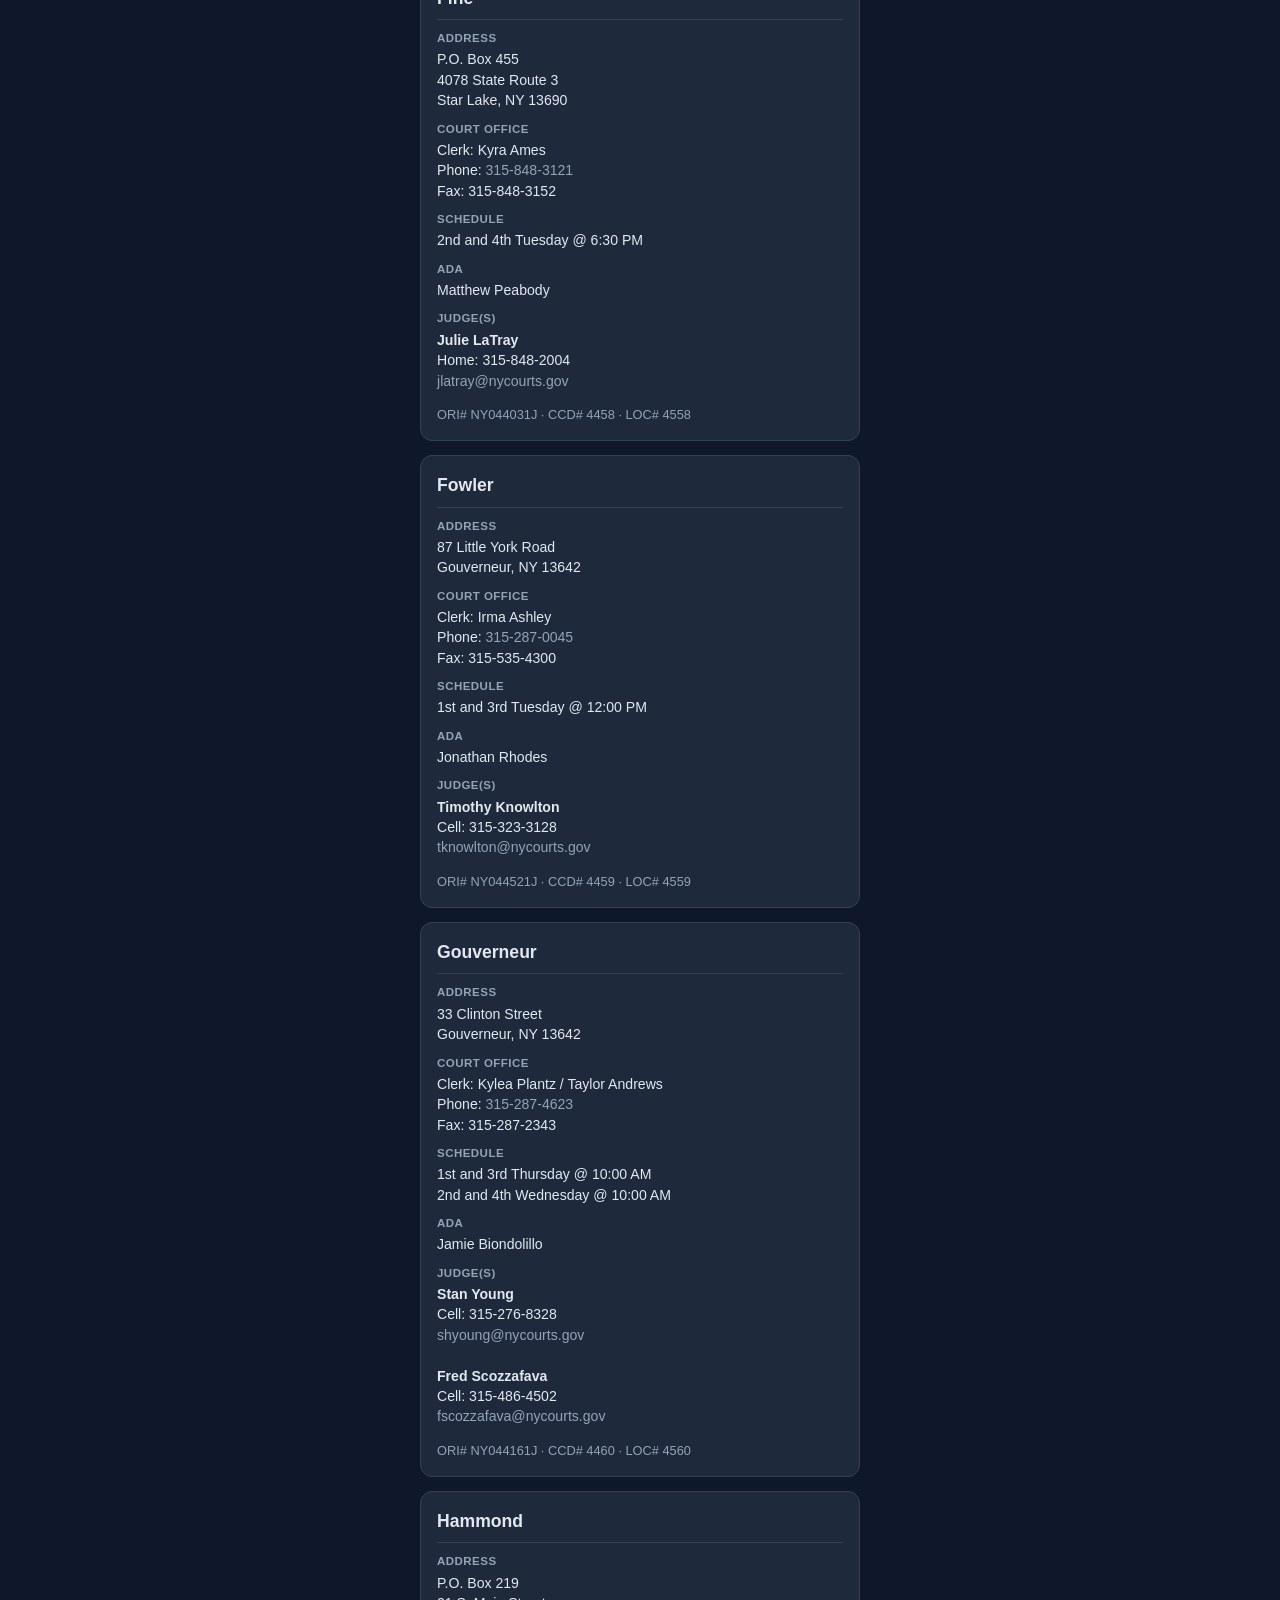
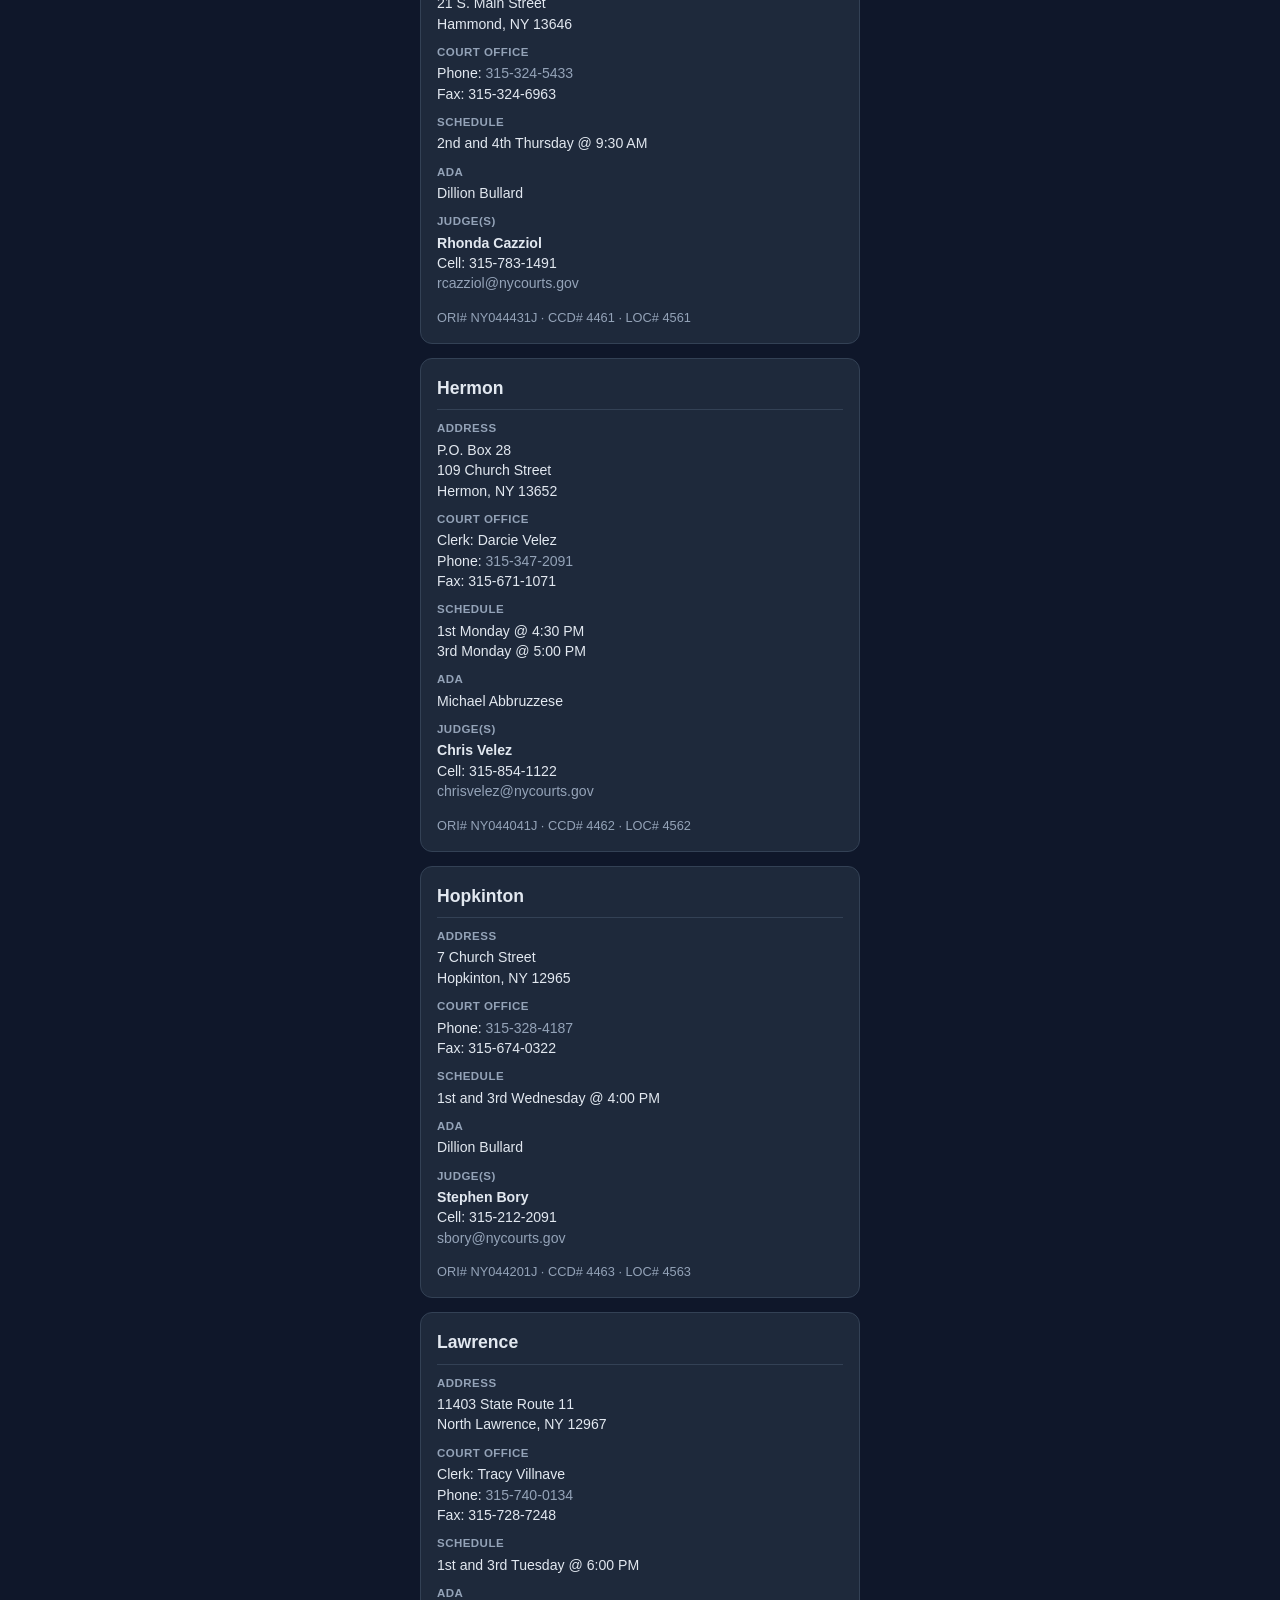
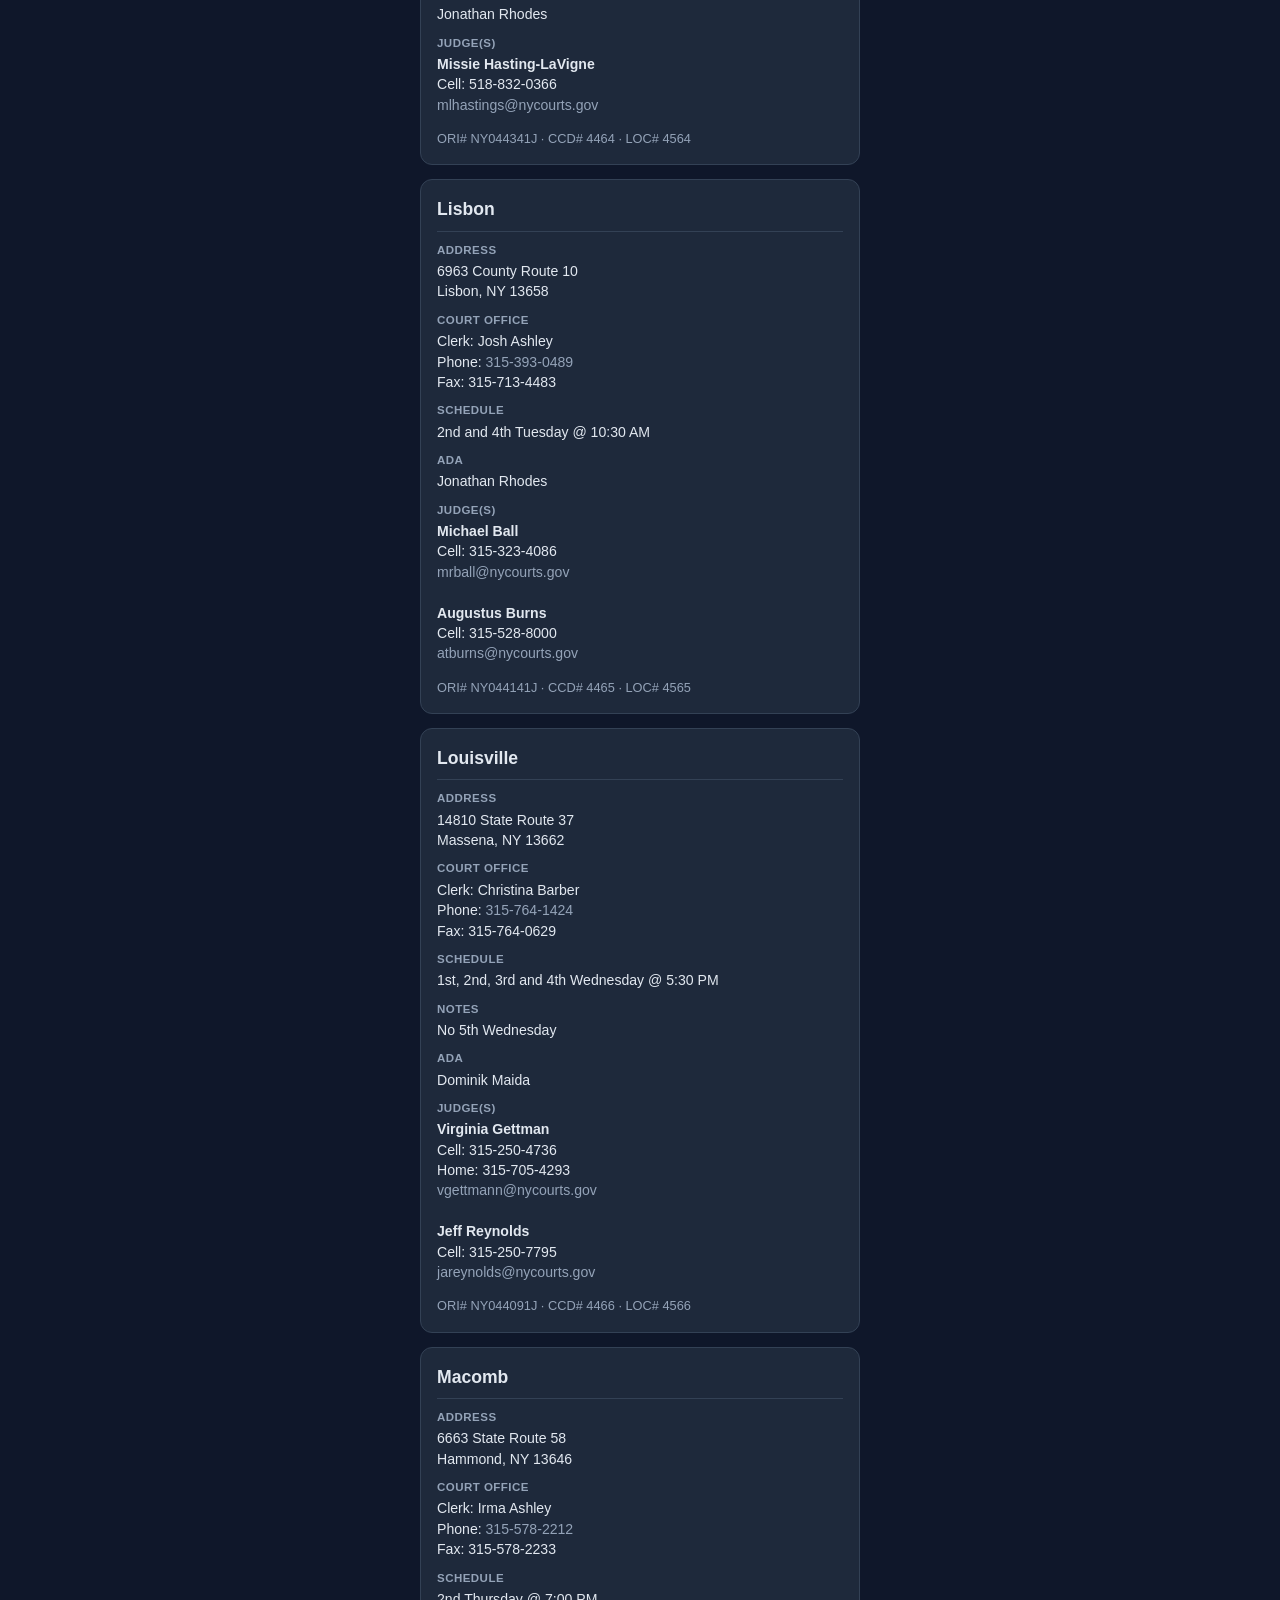
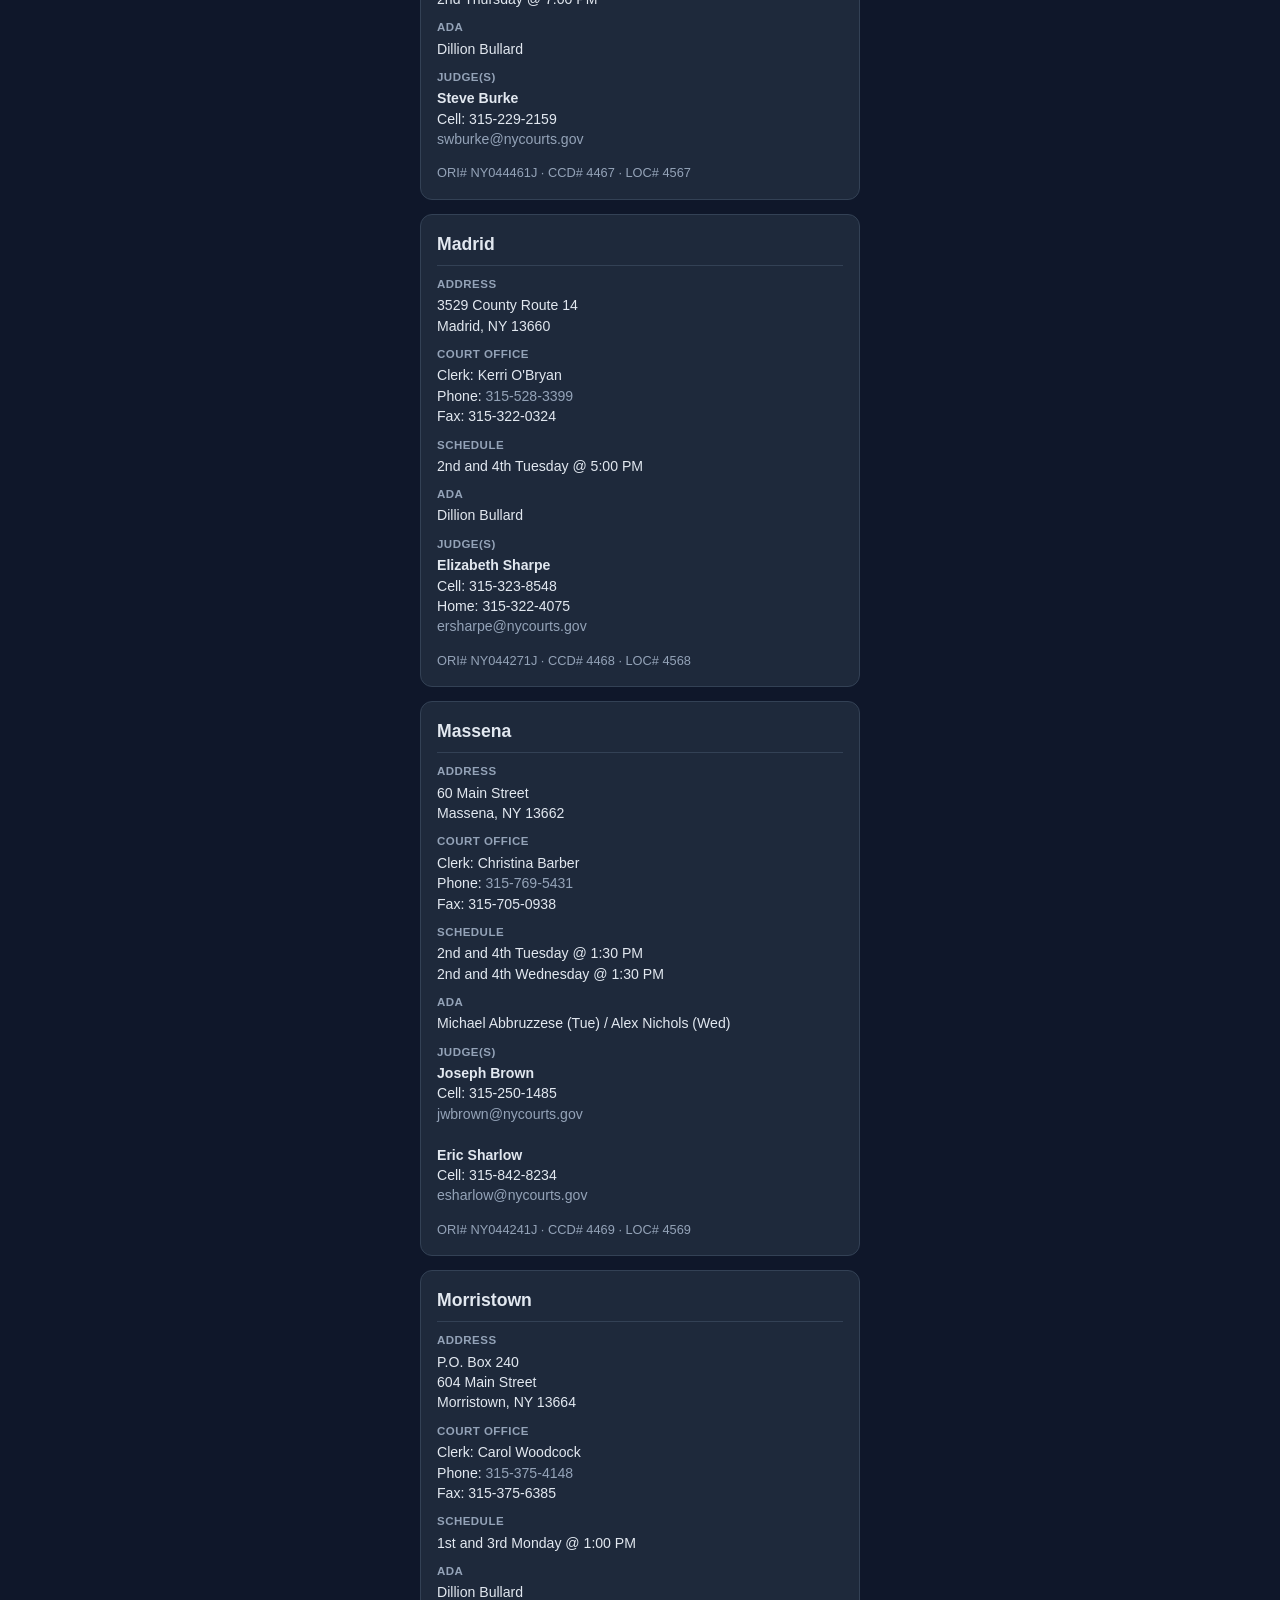
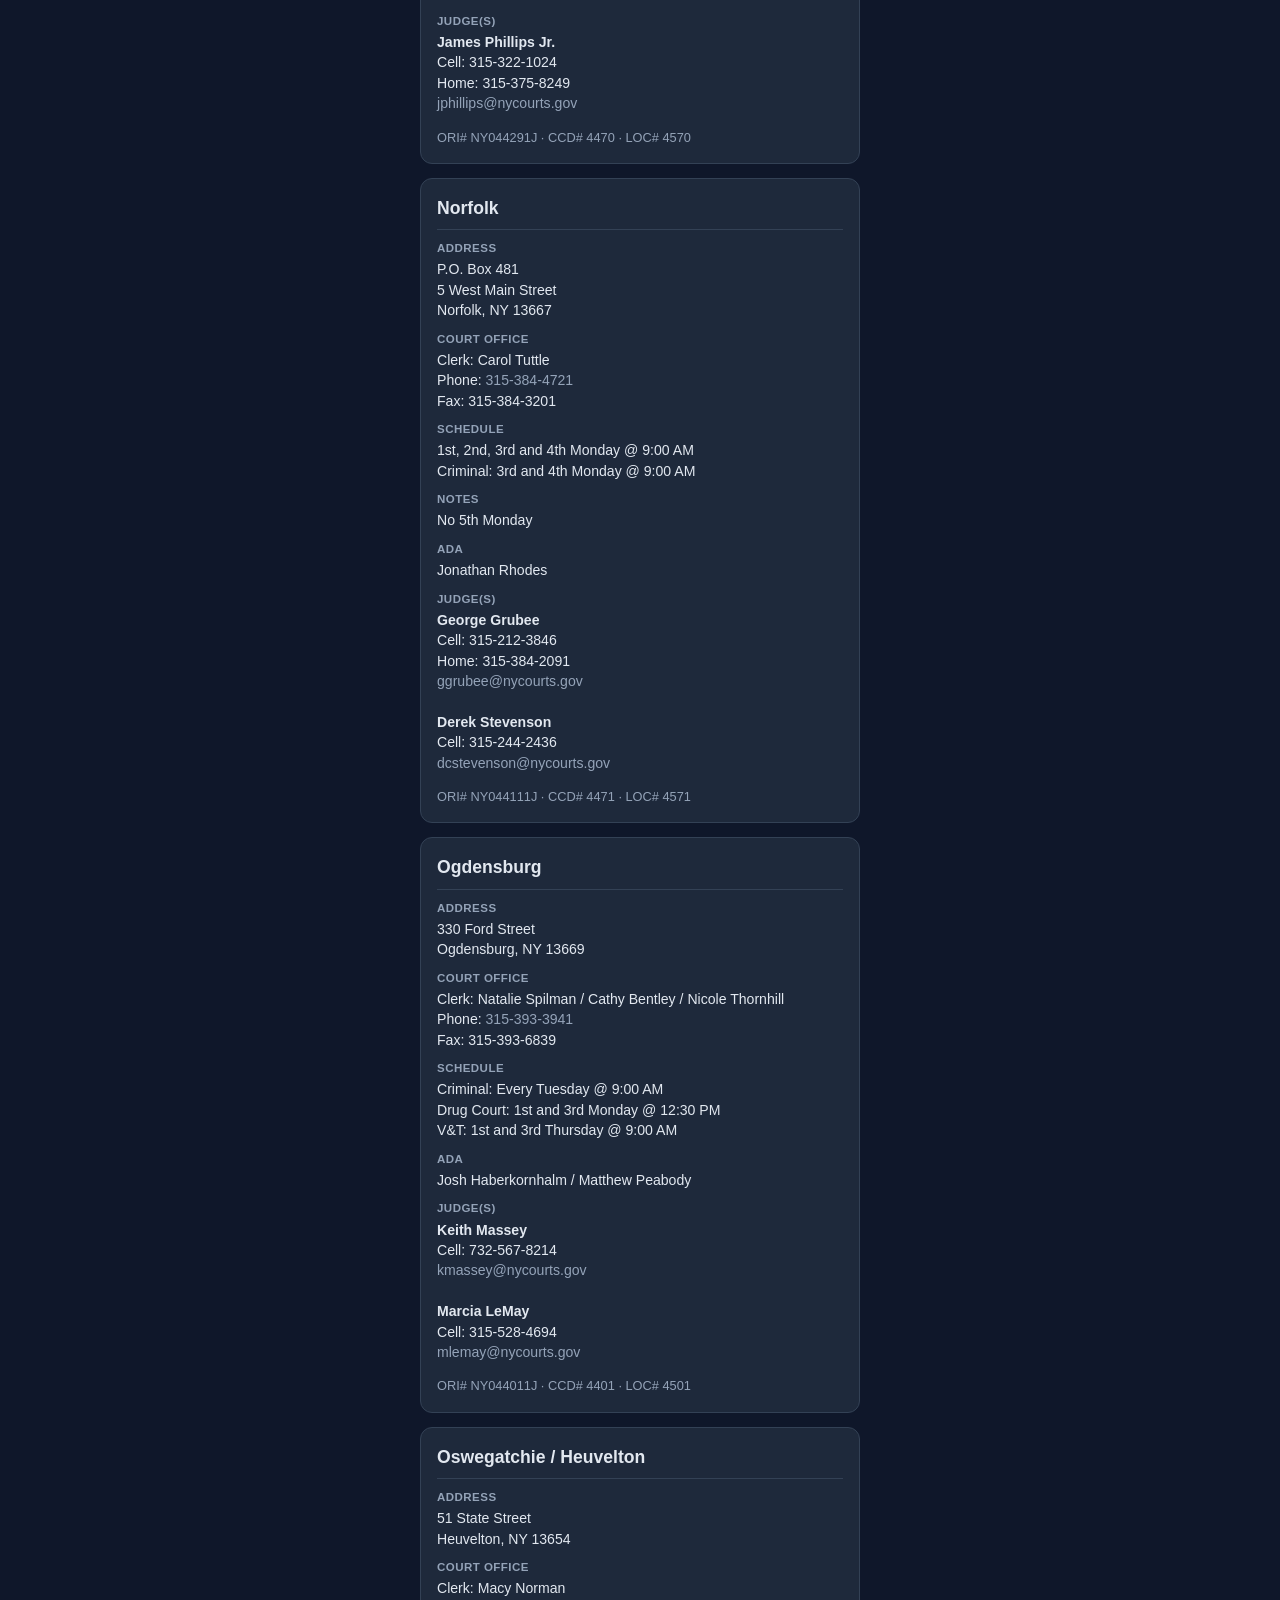
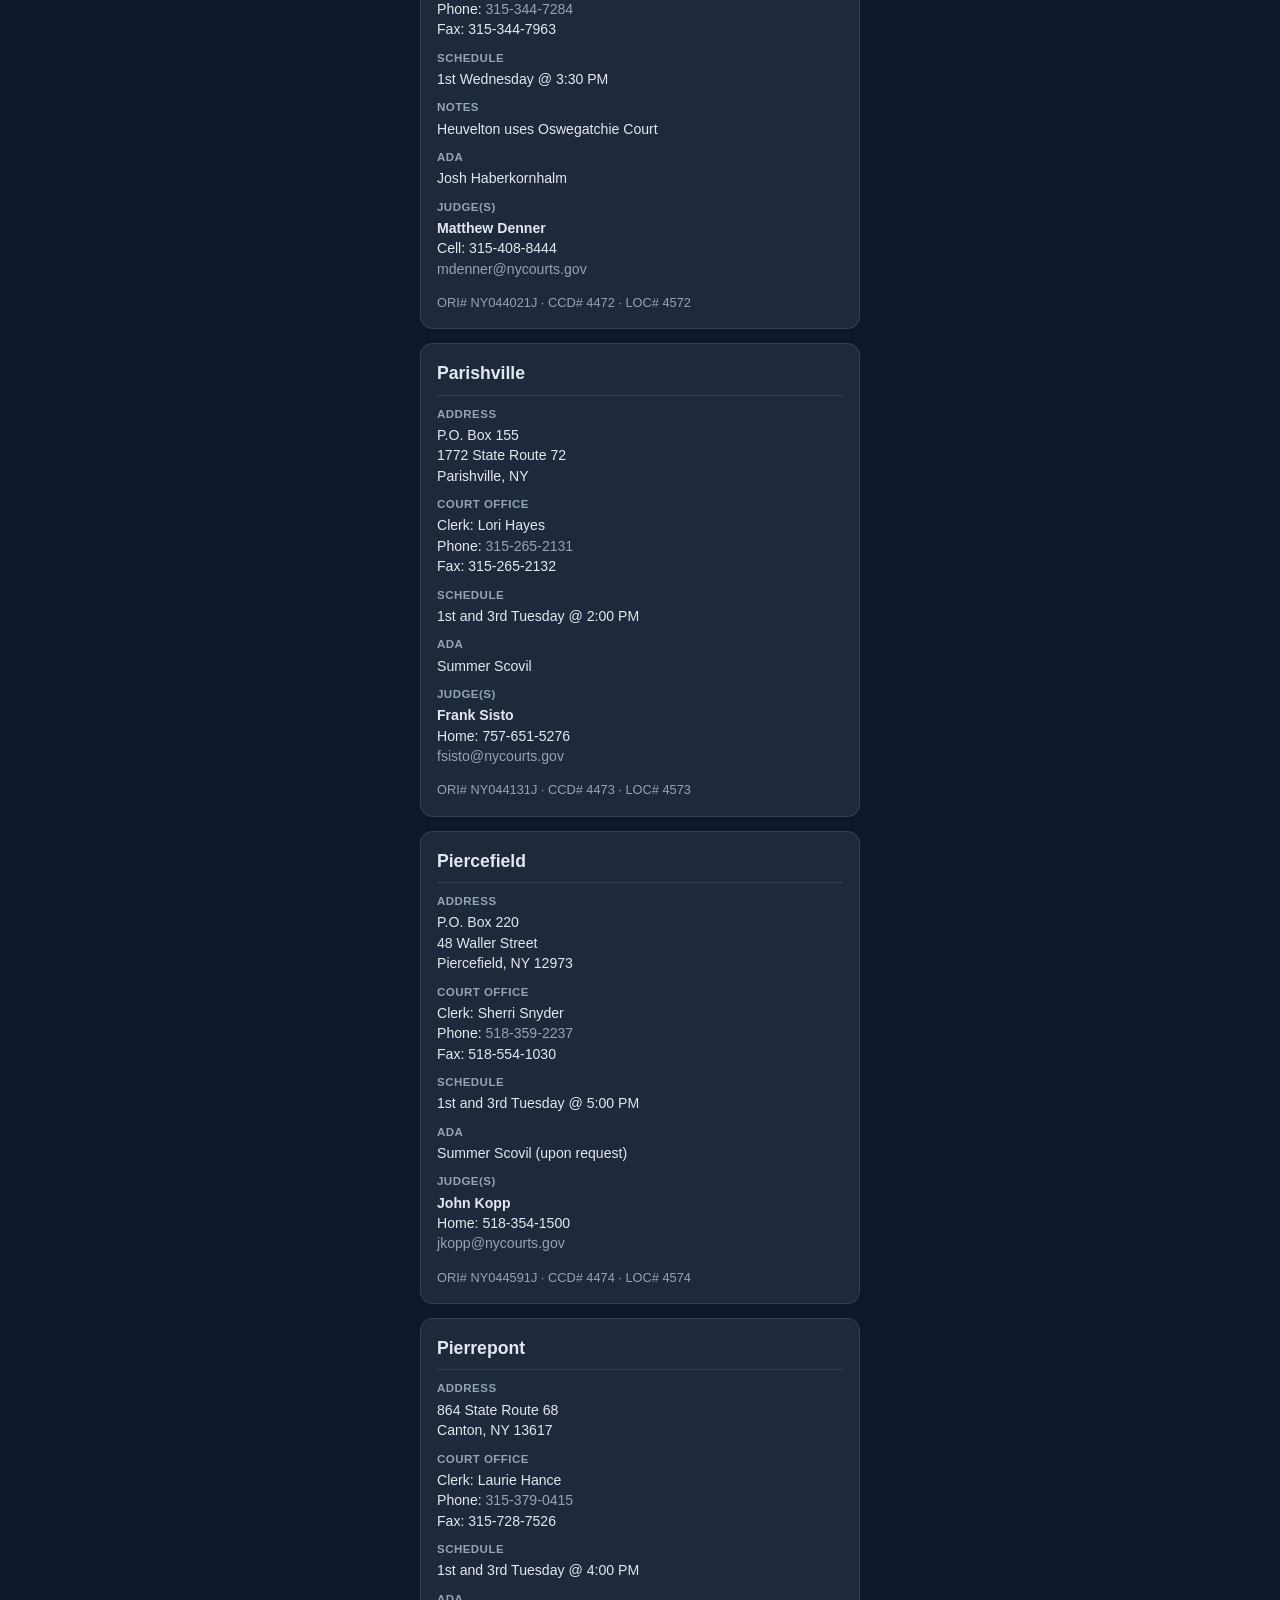
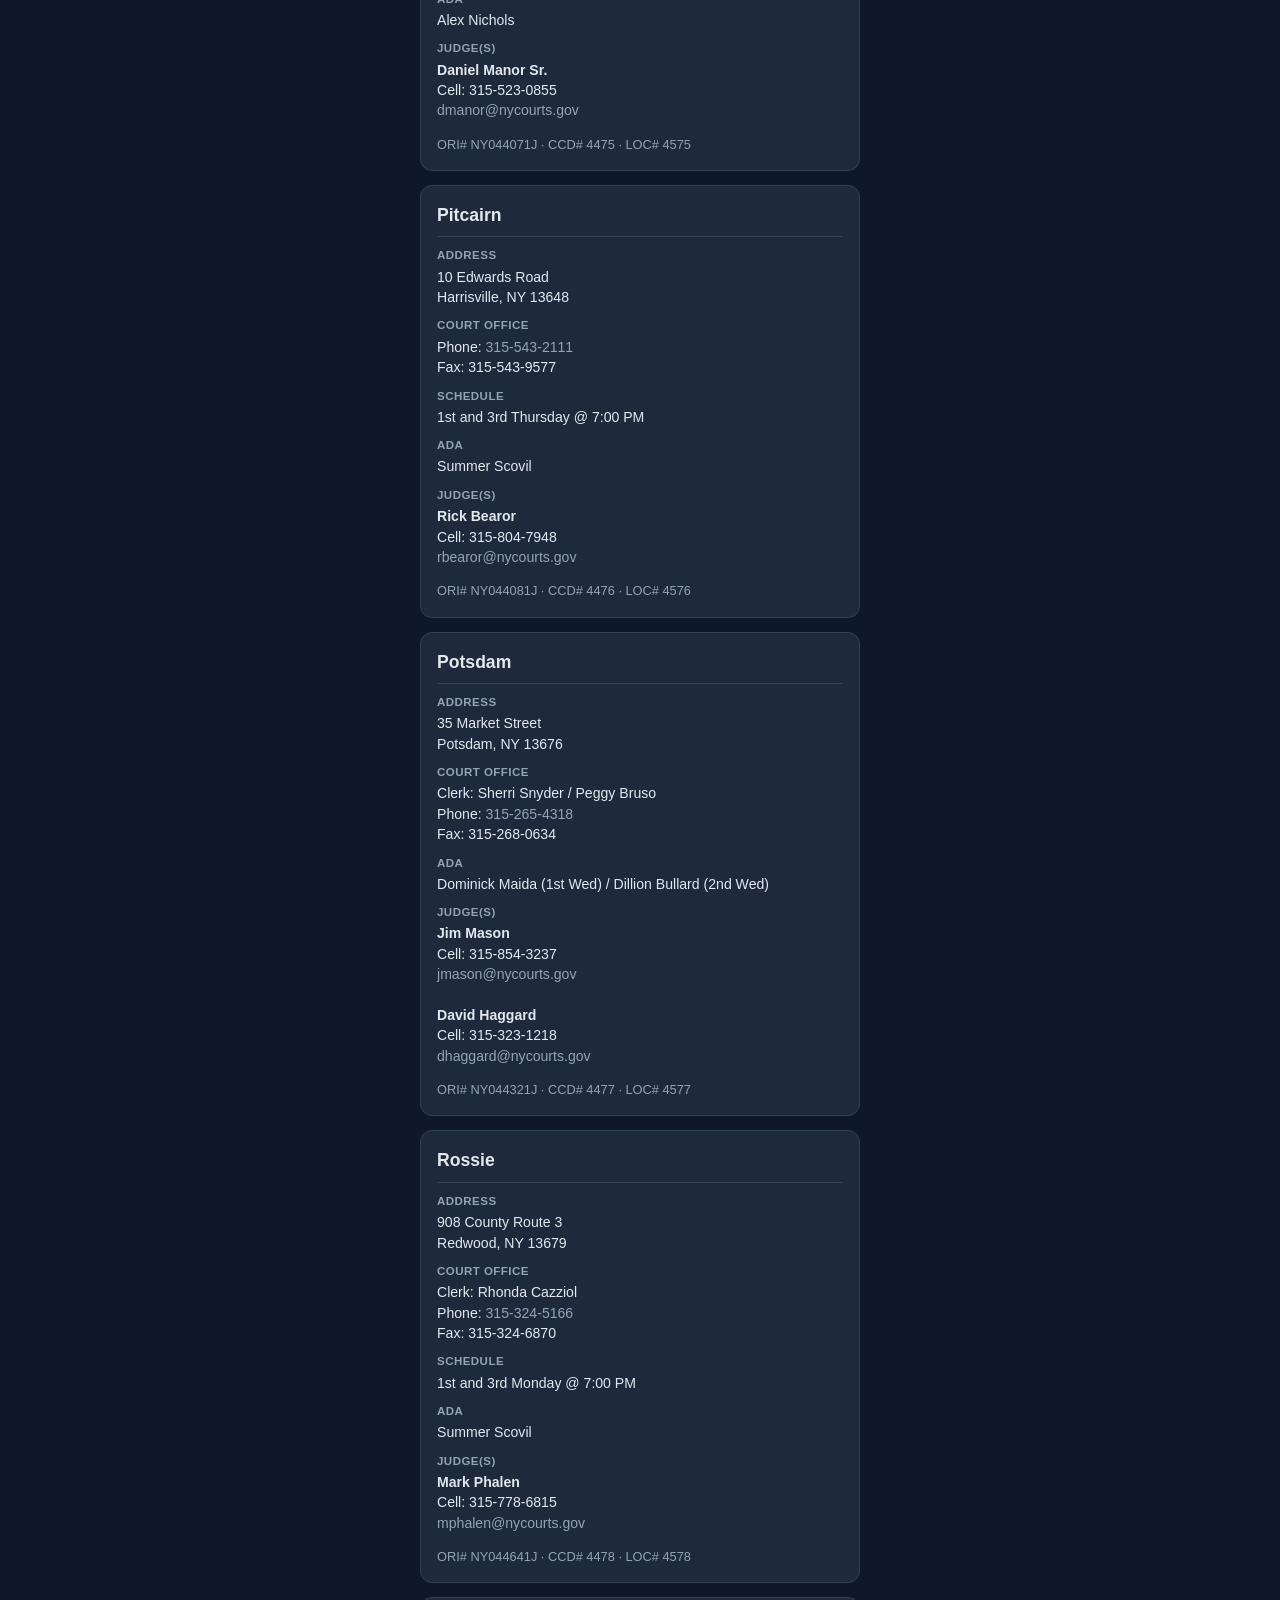
==== commit 94592bc6: "Navigation and single schedule file" ====
--- a/courts.html
+++ b/courts.html
@@ -98,10 +98,14 @@
     <div id="content" class="loading">Loading directory…</div>
 
     <p class="note">
-      Data file:
-      <a href="courts-info.json" target="_blank" rel="noopener">courts-info.json</a>
+      Data files:
+      <a href="courts-info.json" target="_blank" rel="noopener">Contact directory data</a>
       ·
-      <a href="schedules.html">Schedules only</a>
+      <a href="schedules.json" target="_blank" rel="noopener">Schedule data</a>
+      ·
+      <a href="schedules.html">Days &amp; times list</a>
+      ·
+      <a href="index.html">Date finder</a>
     </p>
 
     <footer>
@@ -128,31 +132,80 @@
       return parts.join("<br>");
     }
 
-    function cardHtml(c) {
-      let h = '<div class="court-card" data-search="' + esc((c.name + " " + (c.clerk || "") + " " + (c.ada || "") + " " + (c.judges || []).map(j => j.name).join(" ")).toLowerCase()) + '">';
+    // Build schedule lookup from schedules.json (source of truth)
+    function buildScheduleMap(schedData) {
+      const map = {};
+      for (const station of schedData.stations || []) {
+        for (const court of station.courts || []) {
+          const key = court.name;
+          if (!map[key]) map[key] = { meets: [], notes: null };
+          for (const m of court.meets || []) {
+            const line = m.when + " @ " + m.time;
+            if (!map[key].meets.includes(line)) map[key].meets.push(line);
+          }
+          if (court.notes) map[key].notes = court.notes;
+        }
+      }
+      // Fold specialized Ogdensburg / Norfolk entries into the parent cards
+      function fold(parent, prefixes) {
+        if (!map[parent]) map[parent] = { meets: [], notes: null };
+        for (const full of Object.keys(map)) {
+          for (const p of prefixes) {
+            if (full === p || full.startsWith(p + " –") || full.startsWith(p + " -")) {
+              for (const line of map[full].meets) {
+                // Prefer labeled lines for specialized courts
+                let out = line;
+                if (full !== parent && full.includes("–")) {
+                  const label = full.split("–")[1].trim();
+                  if (!line.includes(label)) out = label + ": " + line;
+                }
+                if (!map[parent].meets.includes(out)) map[parent].meets.push(out);
+              }
+            }
+          }
+        }
+      }
+      fold("Ogdensburg", ["Ogdensburg"]);
+      fold("Norfolk", ["Norfolk"]);
+      return map;
+    }
+
+    function cardHtml(c, scheduleMap) {
+      const sched = scheduleMap[c.name] || { meets: [], notes: null };
+      let searchBits = [c.name, c.clerk || "", c.ada || ""]
+        .concat((c.judges || []).map((j) => j.name))
+        .concat(sched.meets)
+        .join(" ")
+        .toLowerCase();
+
+      let h = '<div class="court-card" data-search="' + esc(searchBits) + '">';
       h += "<h2>" + esc(c.name) + "</h2><div class=\"court-grid\">";
 
       if (c.address && c.address.length) {
-        h += '<div><div class="field-label">Address</div><div class="field-value">' + c.address.map(esc).join("<br>") + "</div></div>";
+        h += '<div><div class="field-label">Address</div><div class="field-value">' +
+          c.address.map(esc).join("<br>") + "</div></div>";
       }
       if (c.phone || c.fax || c.clerk) {
         h += '<div><div class="field-label">Court office</div><div class="field-value">';
         if (c.clerk) h += "Clerk: " + esc(c.clerk) + "<br>";
-        if (c.phone) h += 'Phone: <a href="tel:' + esc(c.phone.replace(/[^0-9+]/g, "")) + '">' + esc(c.phone) + "</a><br>";
+        if (c.phone) h += 'Phone: <a href="tel:' + esc(String(c.phone).replace(/[^0-9+]/g, "")) + '">' + esc(c.phone) + "</a><br>";
         if (c.fax) h += "Fax: " + esc(c.fax);
         h += "</div></div>";
       }
-      if (c.schedule && c.schedule.length) {
-        h += '<div><div class="field-label">Schedule</div><div class="field-value">' + c.schedule.map(esc).join("<br>") + "</div></div>";
-      }
-      if (c.notes) {
-        h += '<div><div class="field-label">Notes</div><div class="field-value">' + esc(c.notes) + "</div></div>";
+      if (sched.meets.length) {
+        h += '<div><div class="field-label">Schedule</div><div class="field-value">' +
+          sched.meets.map(esc).join("<br>") + "</div></div>";
+      }
+      if (sched.notes || c.notes) {
+        h += '<div><div class="field-label">Notes</div><div class="field-value">' +
+          esc(sched.notes || c.notes) + "</div></div>";
       }
       if (c.ada) {
         h += '<div><div class="field-label">ADA</div><div class="field-value">' + esc(c.ada) + "</div></div>";
       }
       if (c.judges && c.judges.length) {
-        h += '<div><div class="field-label">Judge(s)</div><div class="field-value">' + c.judges.map(judgeHtml).join("<br><br>") + "</div></div>";
+        h += '<div><div class="field-label">Judge(s)</div><div class="field-value">' +
+          c.judges.map(judgeHtml).join("<br><br>") + "</div></div>";
       }
       if (c.ori || c.ccd || c.loc) {
         h += '<div class="ids">';
@@ -168,19 +221,25 @@
 
     (async function () {
       const content = document.getElementById("content");
-      let data;
+      let info, sched;
       try {
-        const res = await fetch("courts-info.json?t=" + Date.now());
-        if (!res.ok) throw new Error("fail");
-        data = await res.json();
+        const [r1, r2] = await Promise.all([
+          fetch("courts-info.json?t=" + Date.now()),
+          fetch("schedules.json?t=" + Date.now())
+        ]);
+        if (!r1.ok) throw new Error("courts-info");
+        if (!r2.ok) throw new Error("schedules");
+        info = await r1.json();
+        sched = await r2.json();
       } catch (e) {
-        content.textContent = "Could not load courts-info.json.";
+        content.textContent = "Could not load court data (" + e.message + ").";
         return;
       }
 
-      const courts = (data.courts || []).slice().sort((a, b) => a.name.localeCompare(b.name));
+      const scheduleMap = buildScheduleMap(sched);
+      const courts = (info.courts || []).slice().sort((a, b) => a.name.localeCompare(b.name));
       content.className = "";
-      content.innerHTML = courts.map(cardHtml).join("");
+      content.innerHTML = courts.map((c) => cardHtml(c, scheduleMap)).join("");
 
       const box = document.getElementById("searchBox");
       box.addEventListener("input", () => {
@@ -193,4 +252,3 @@
     })();
   </script>
 </body>
-</html>
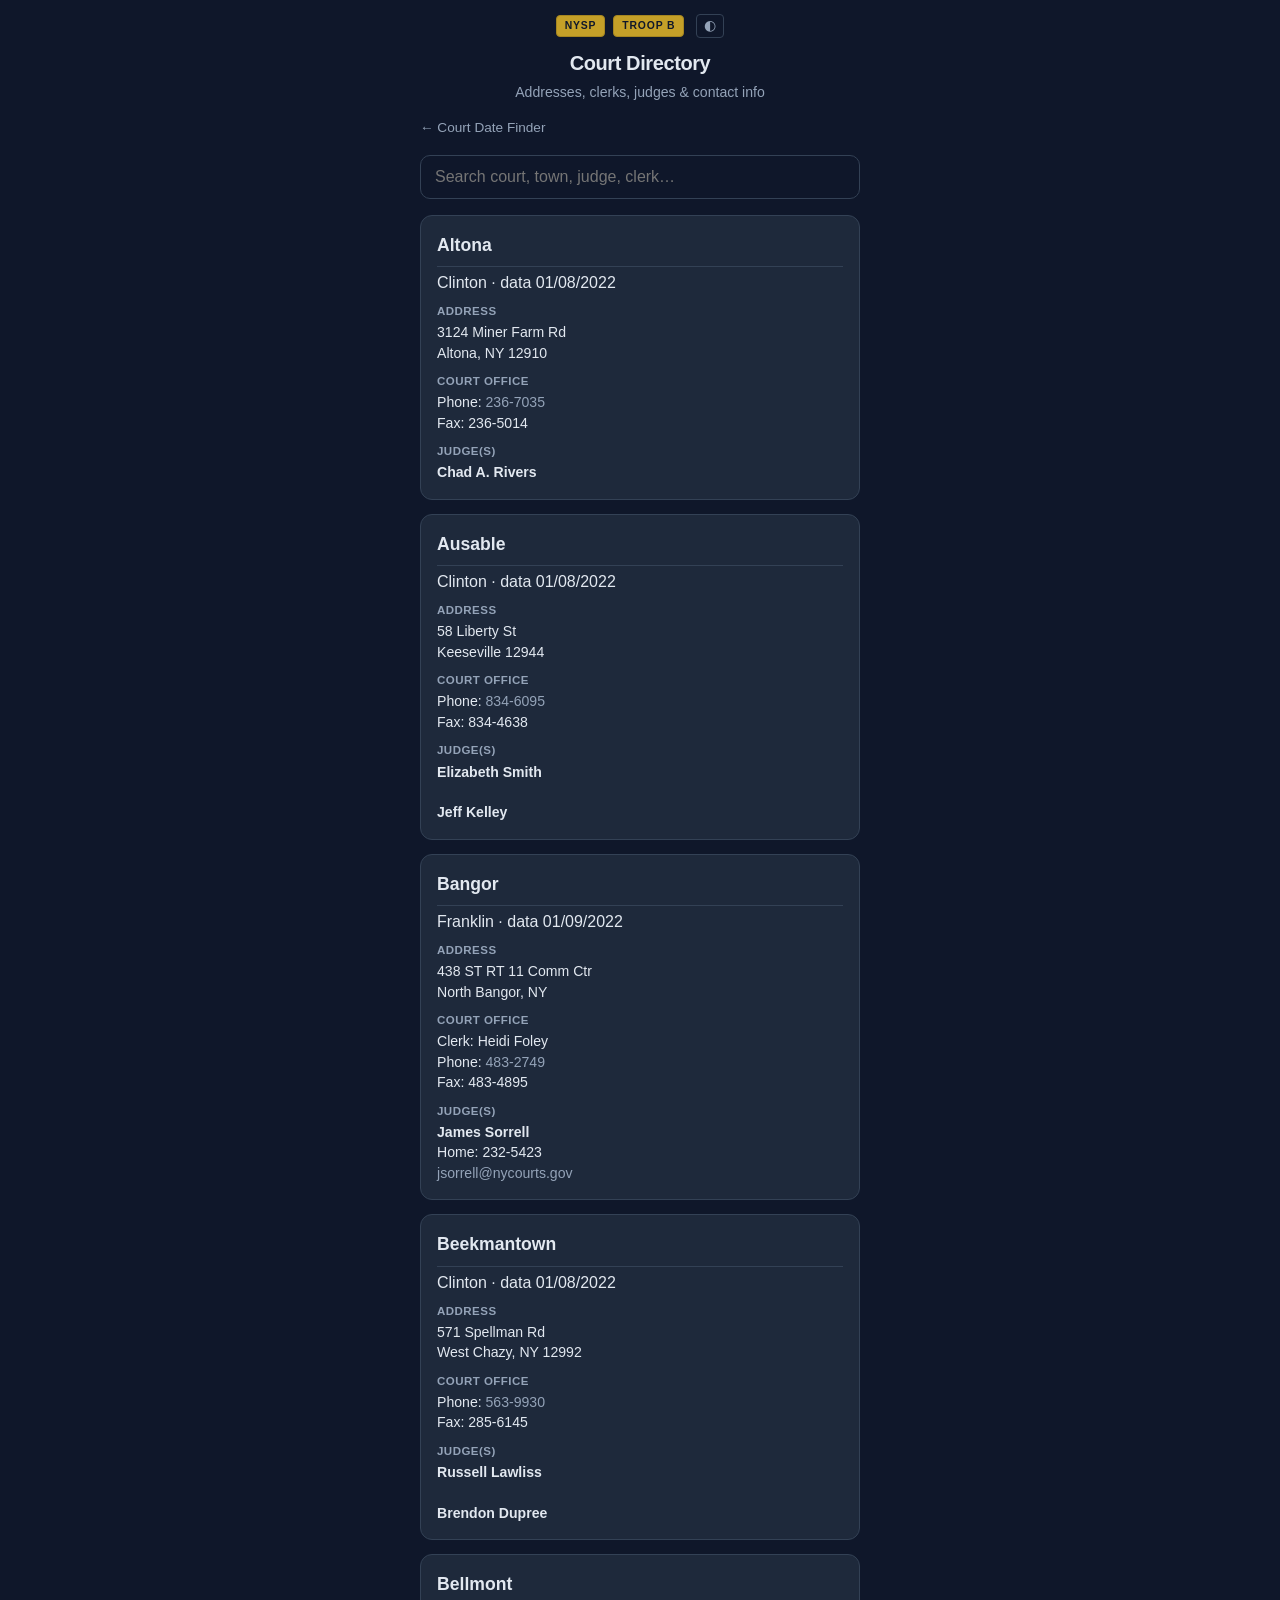
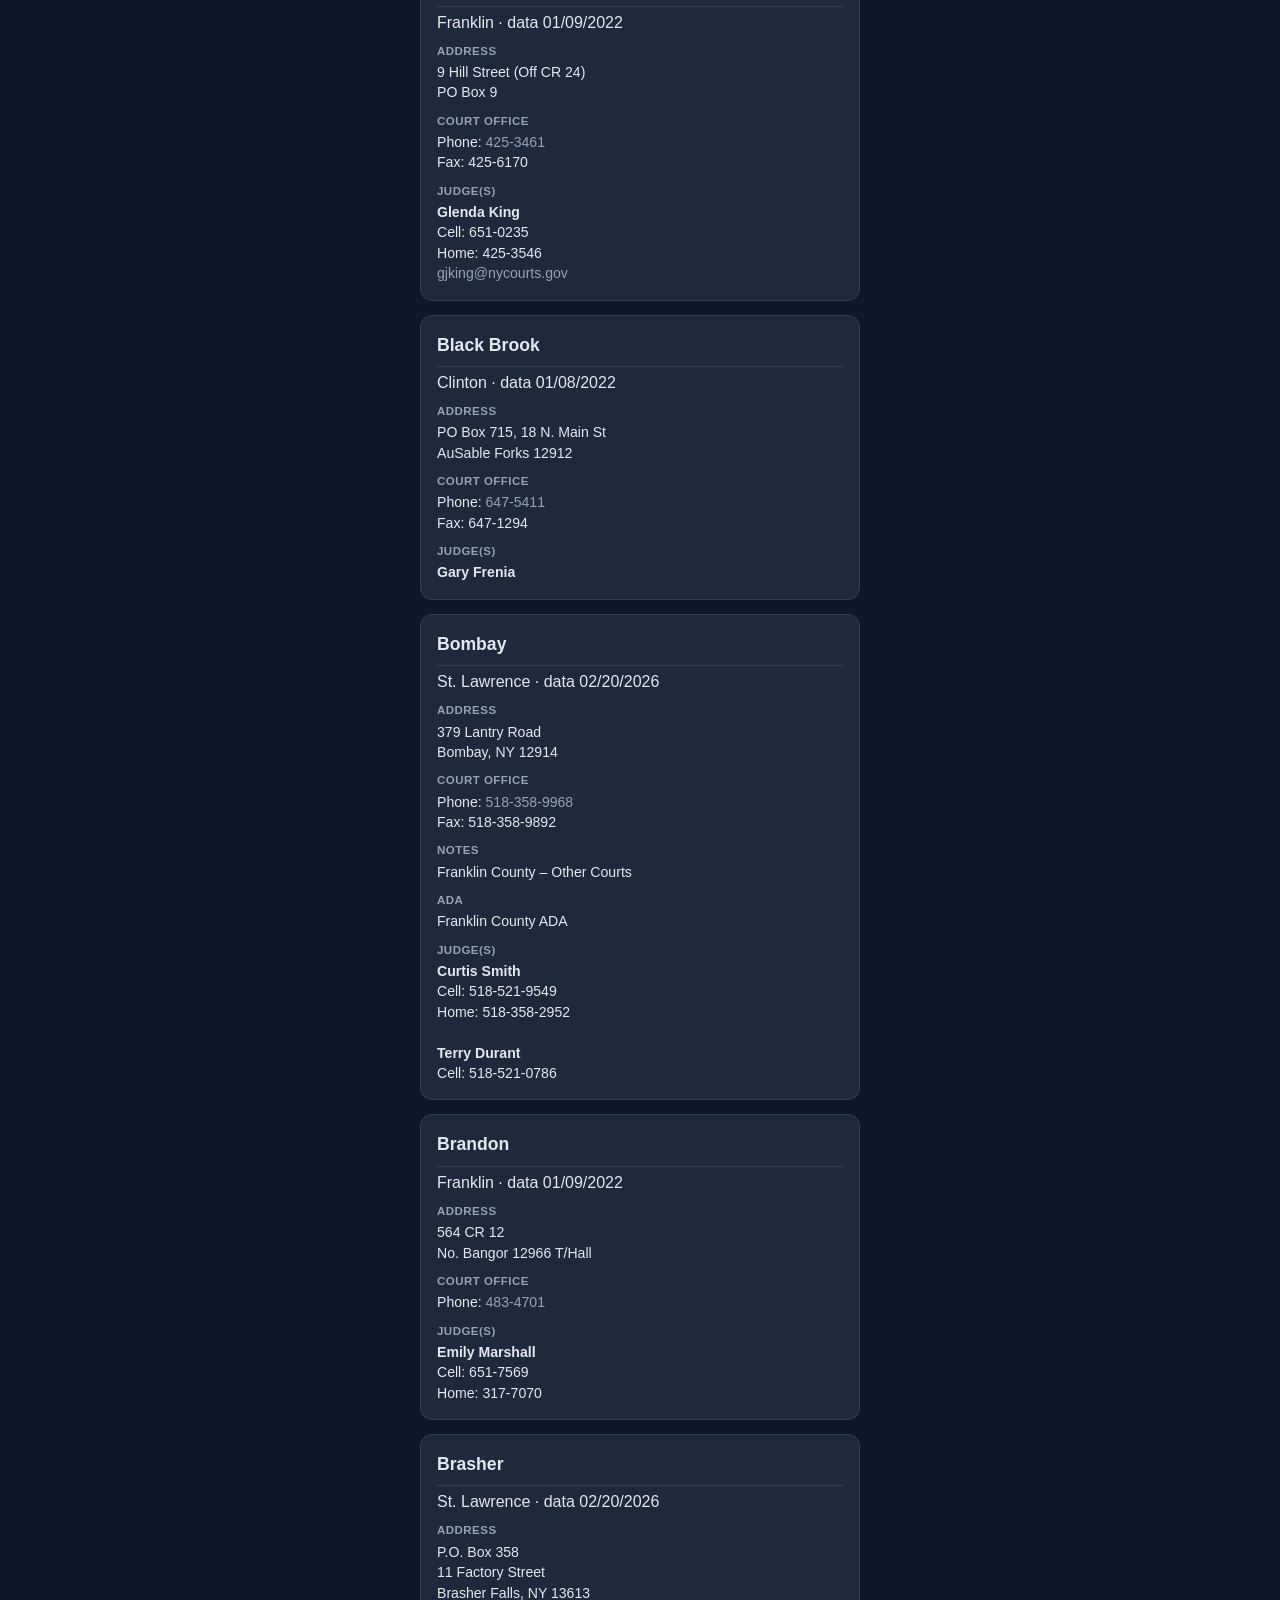
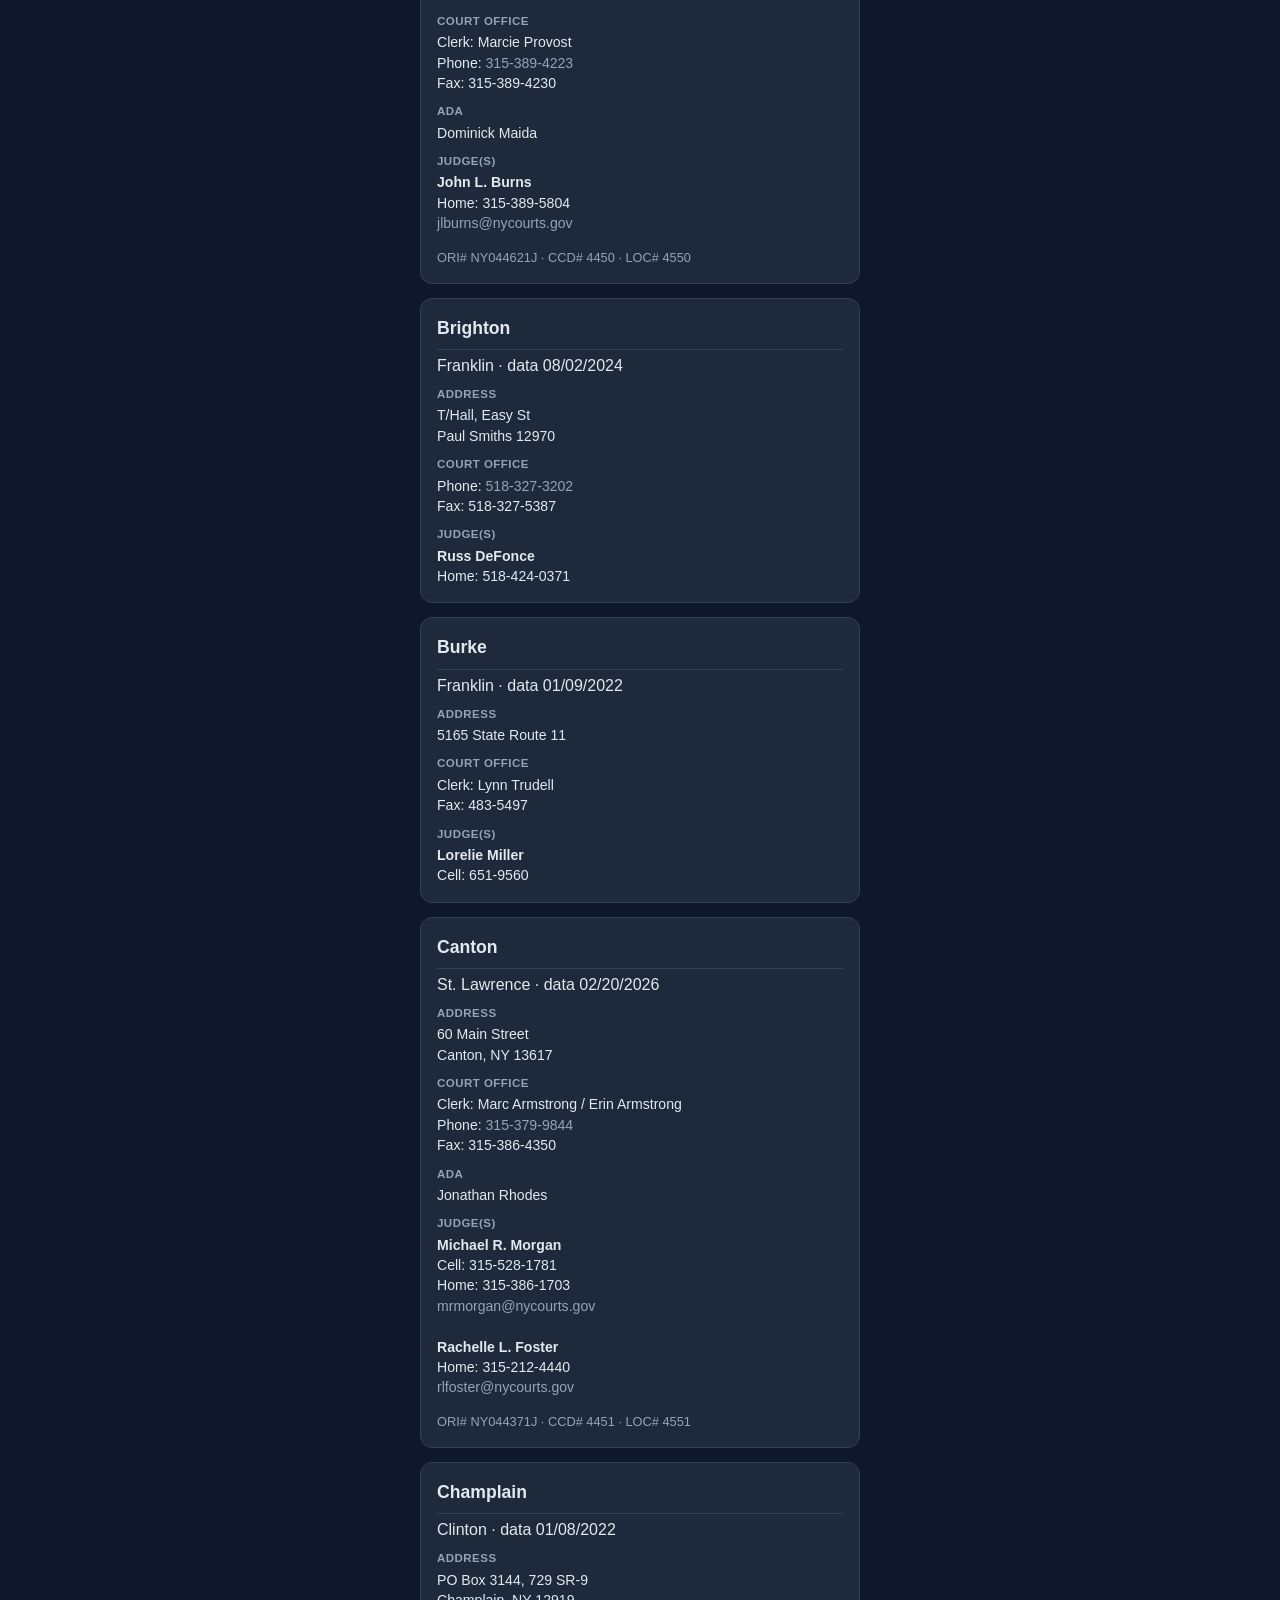
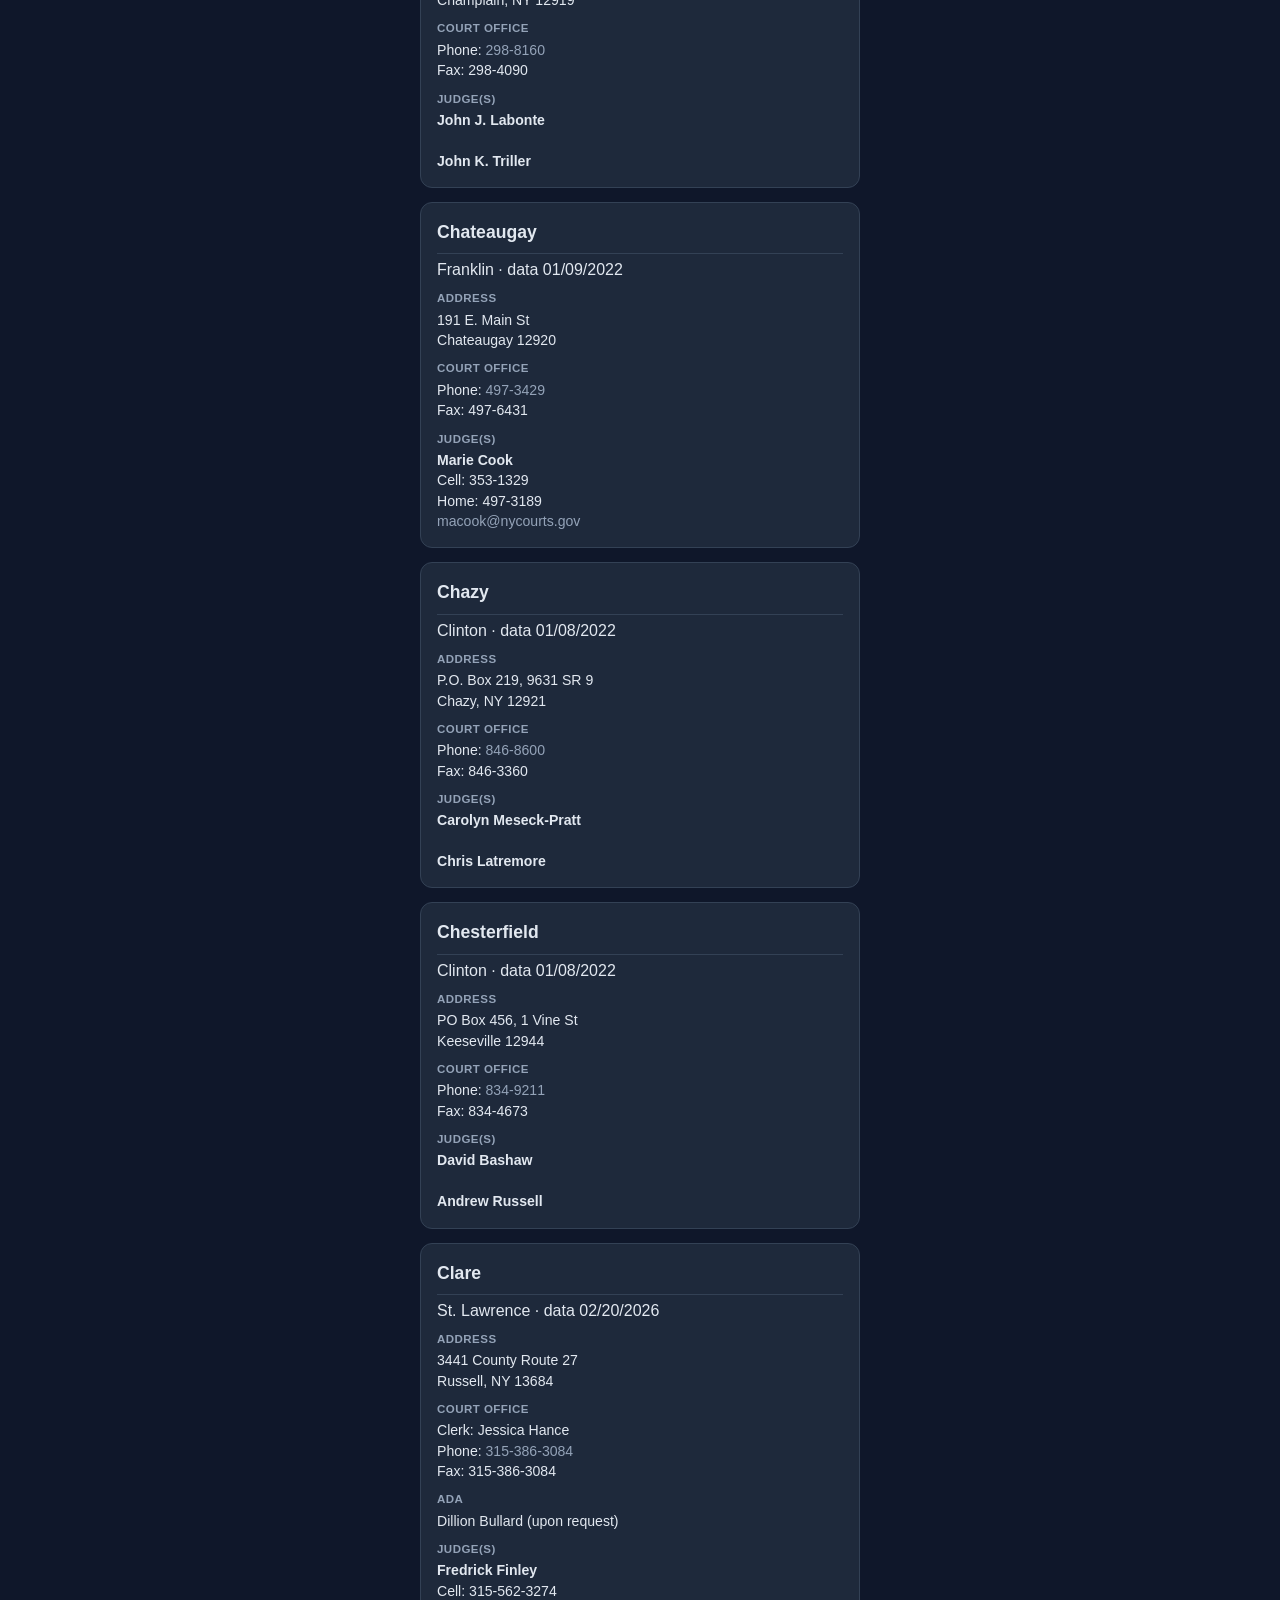
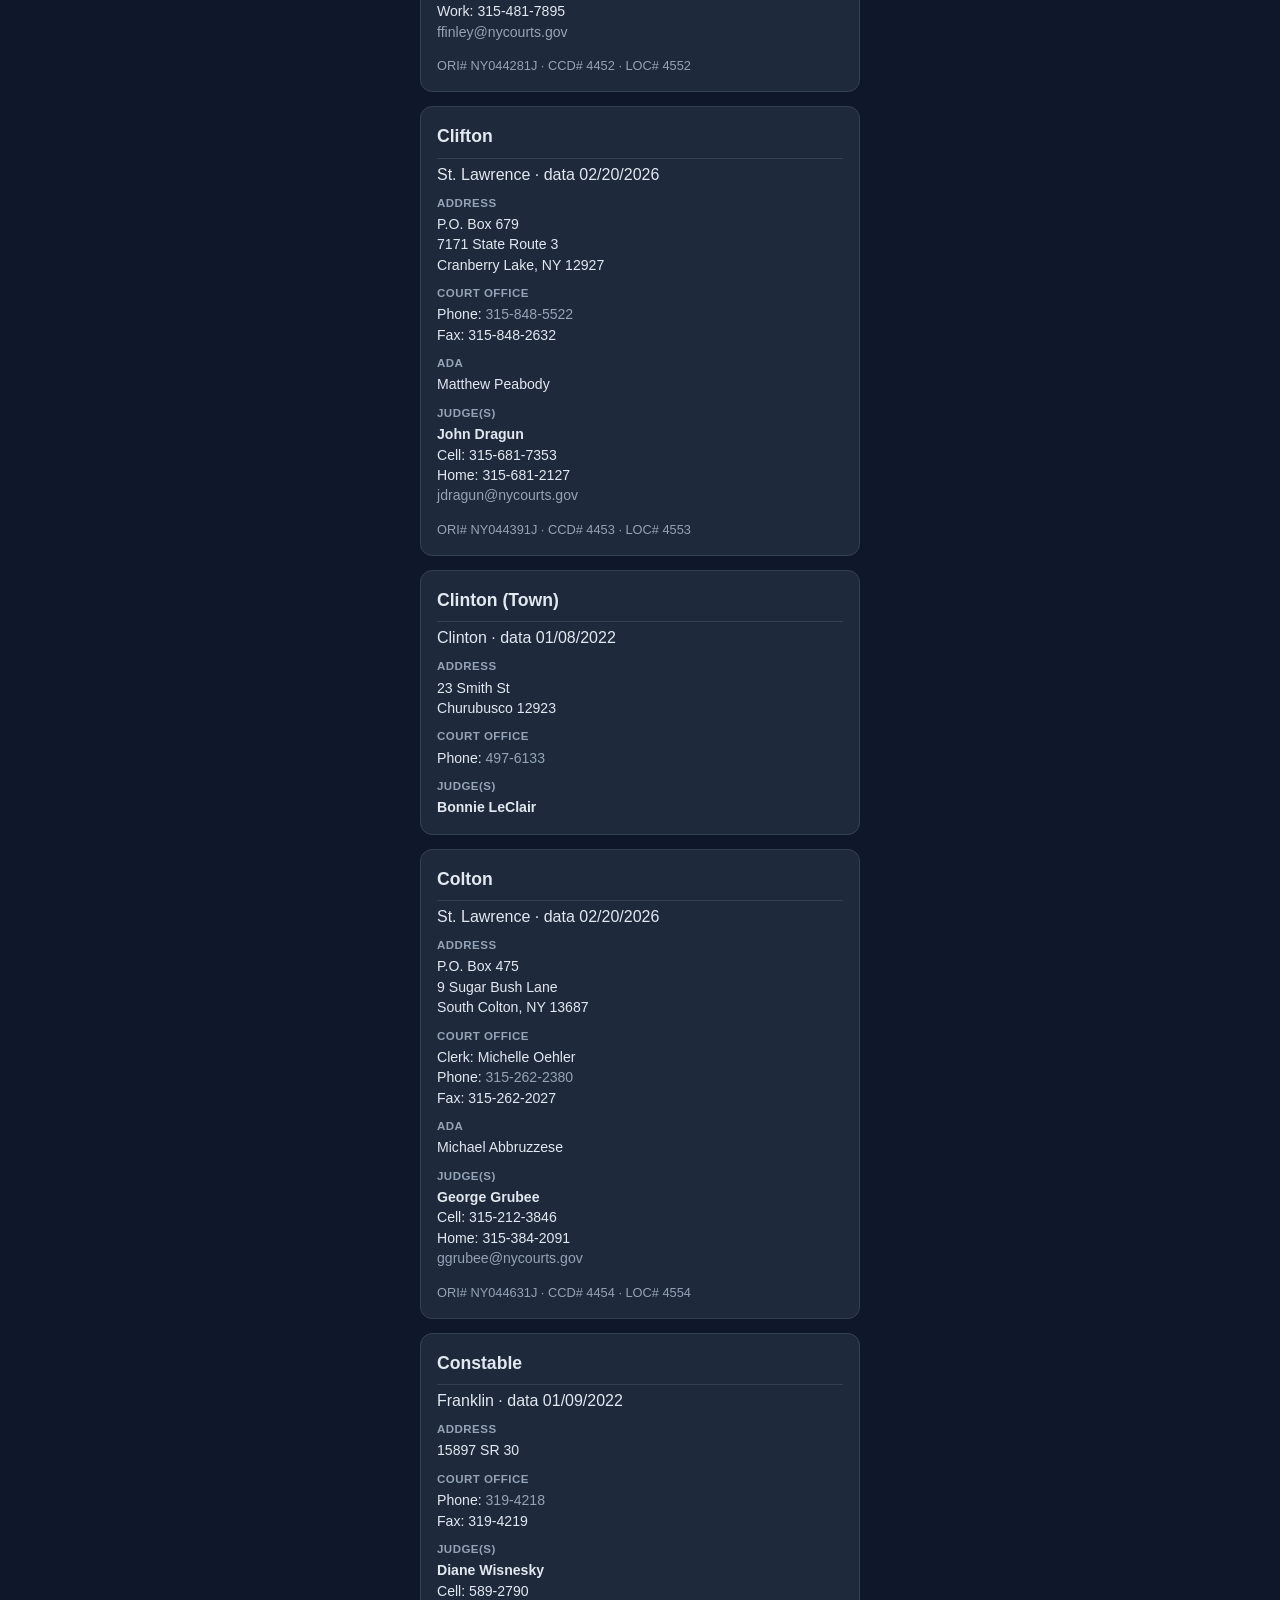
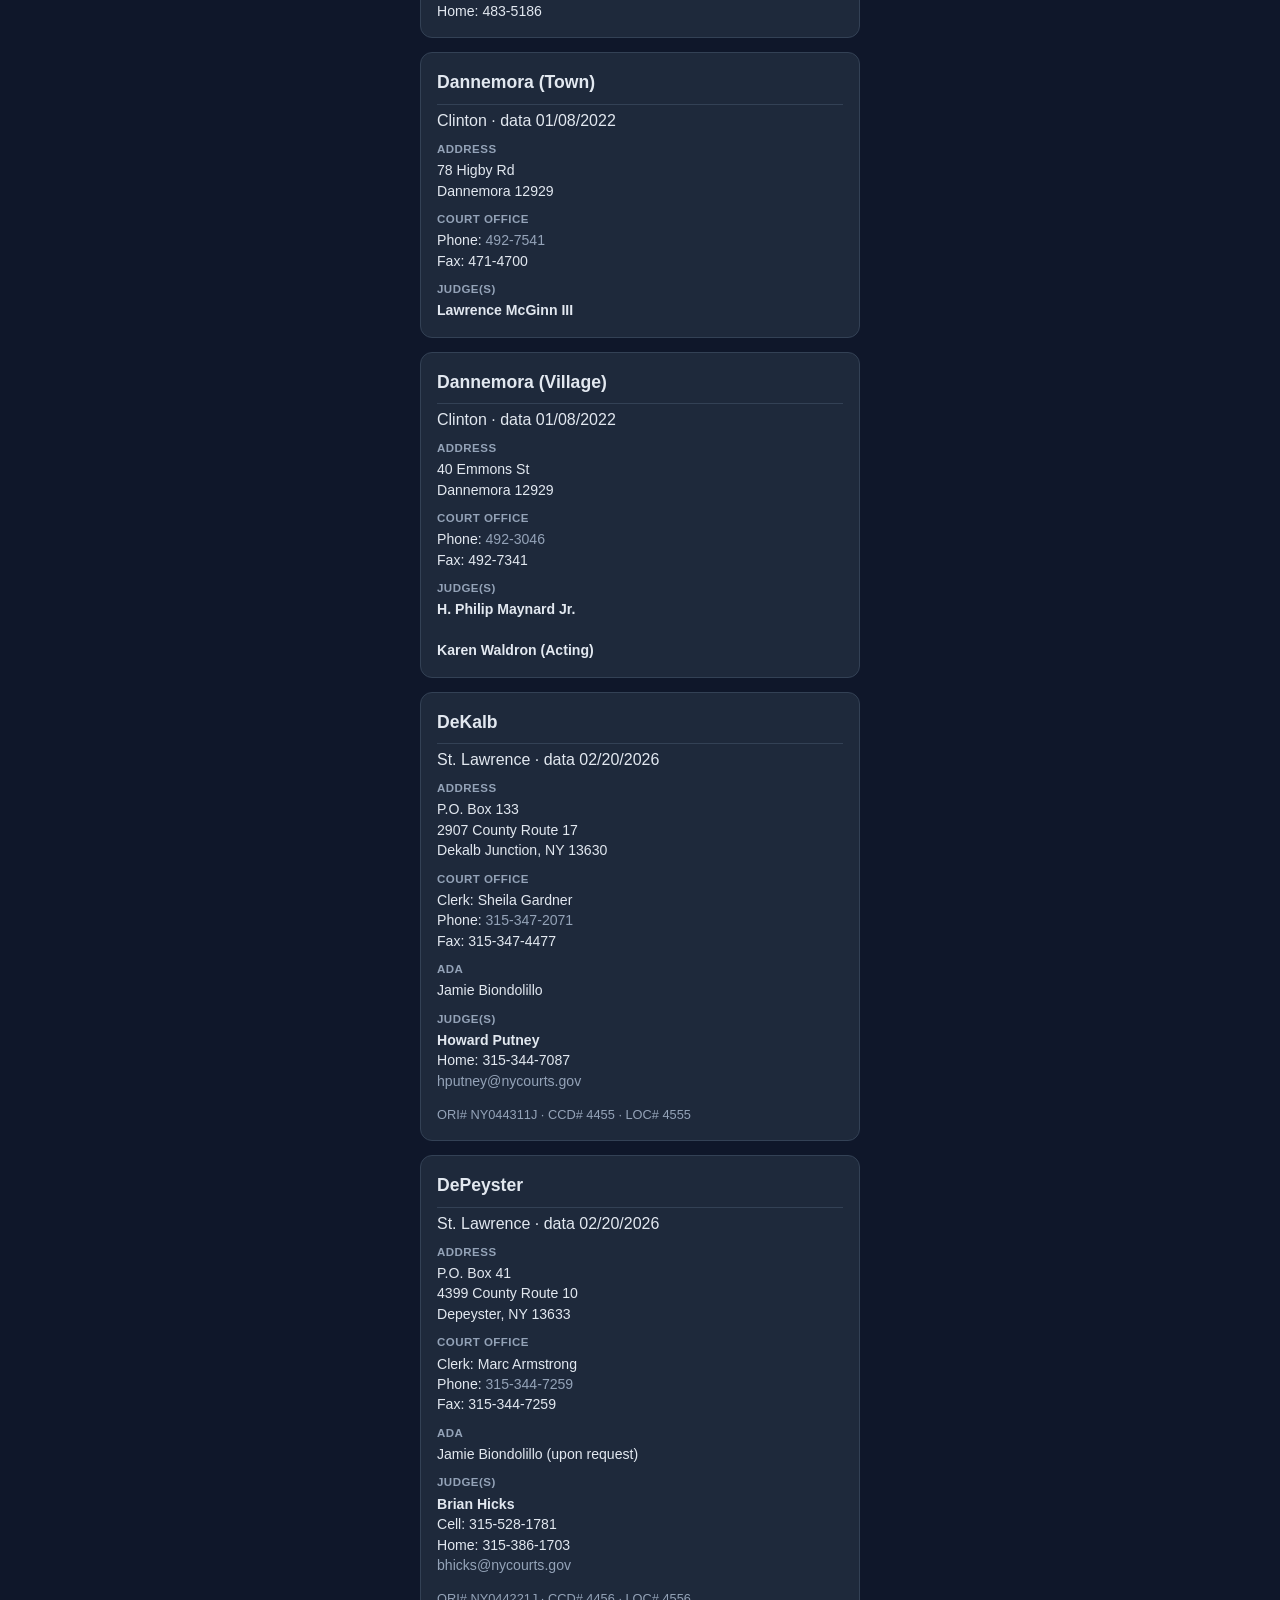
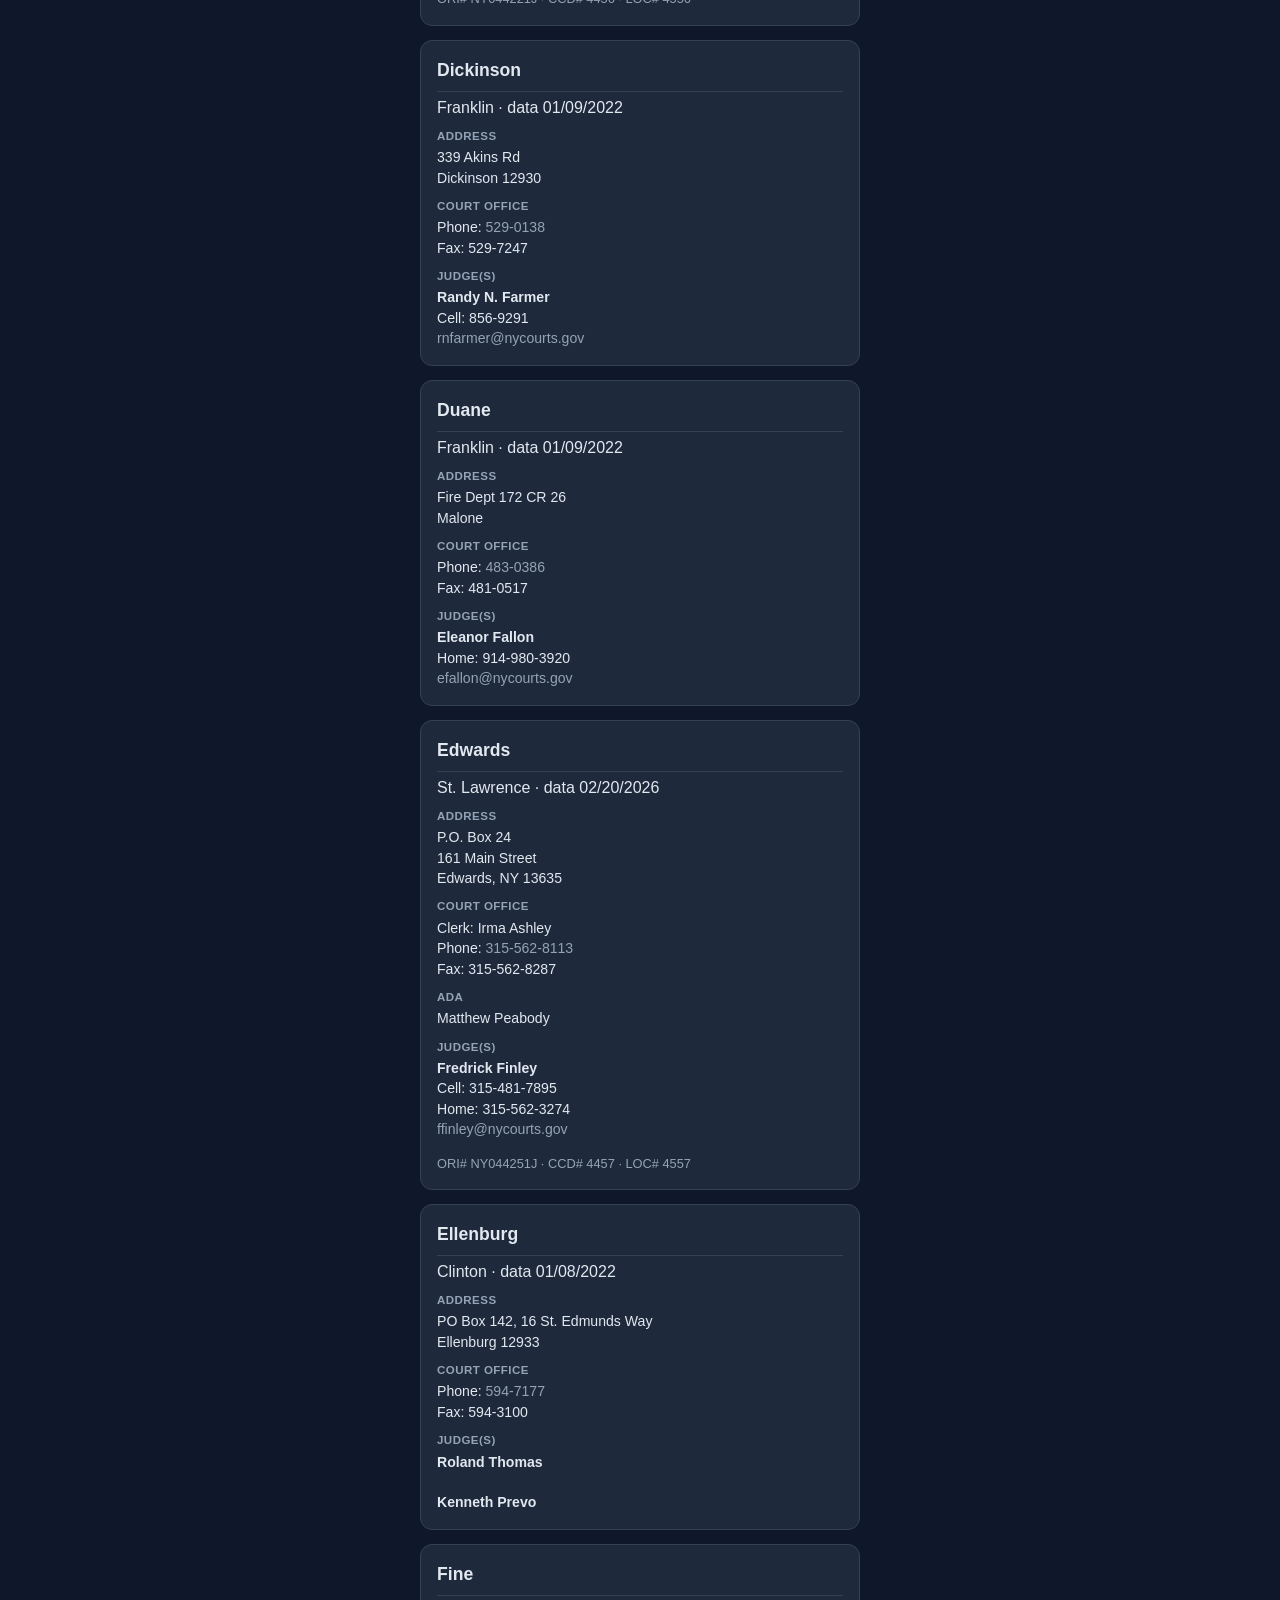
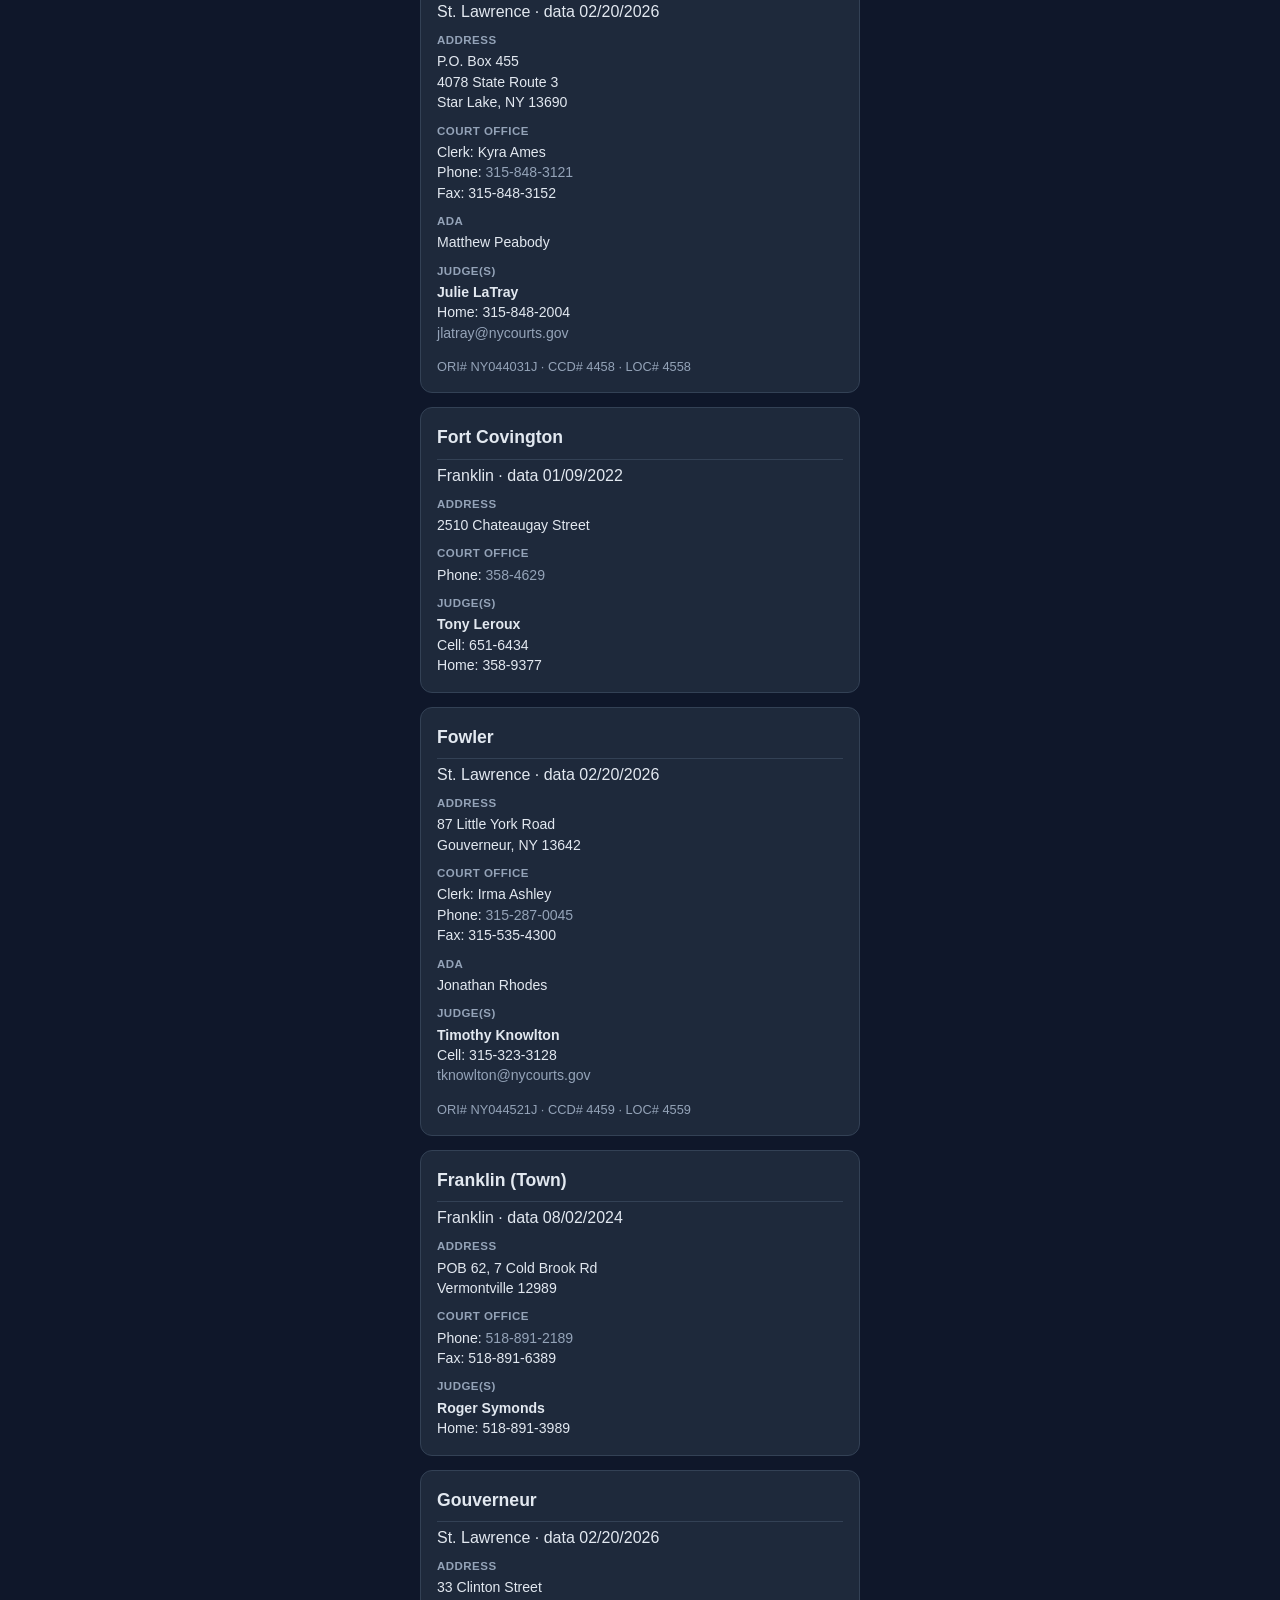
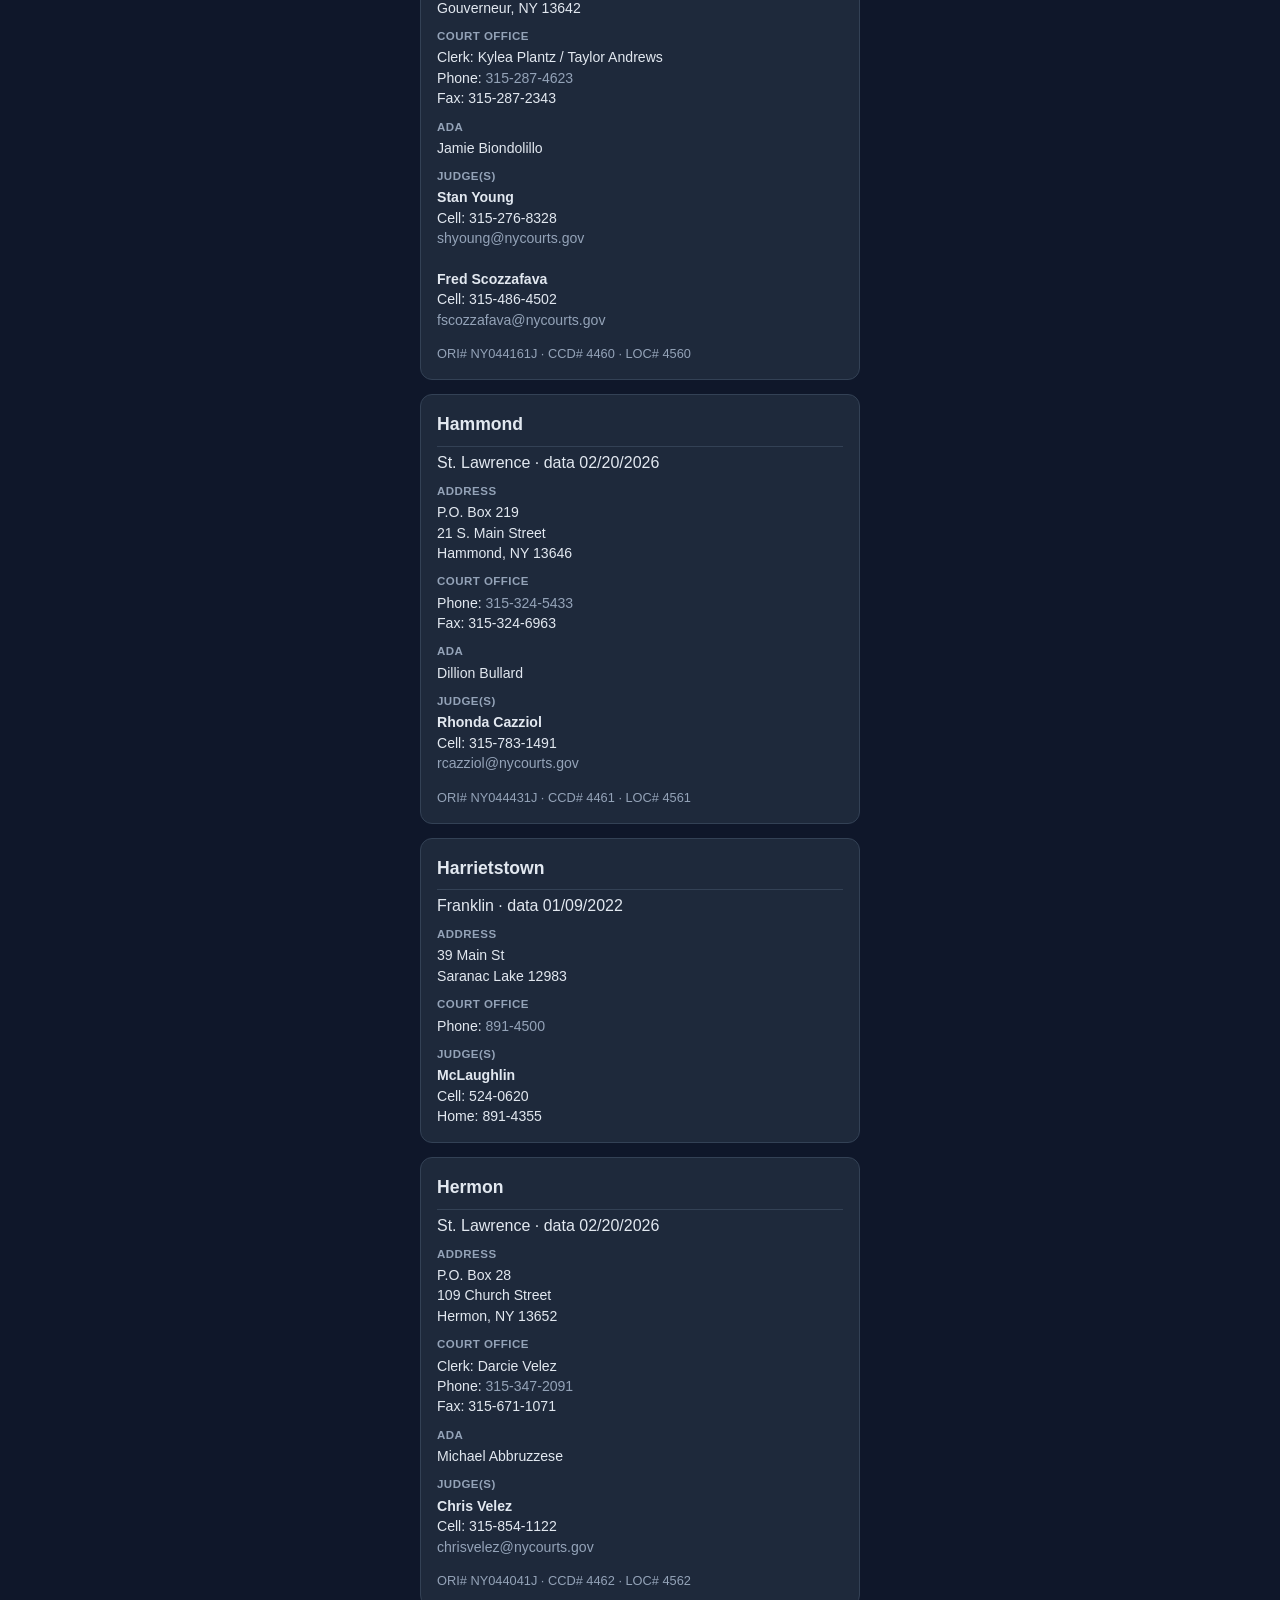
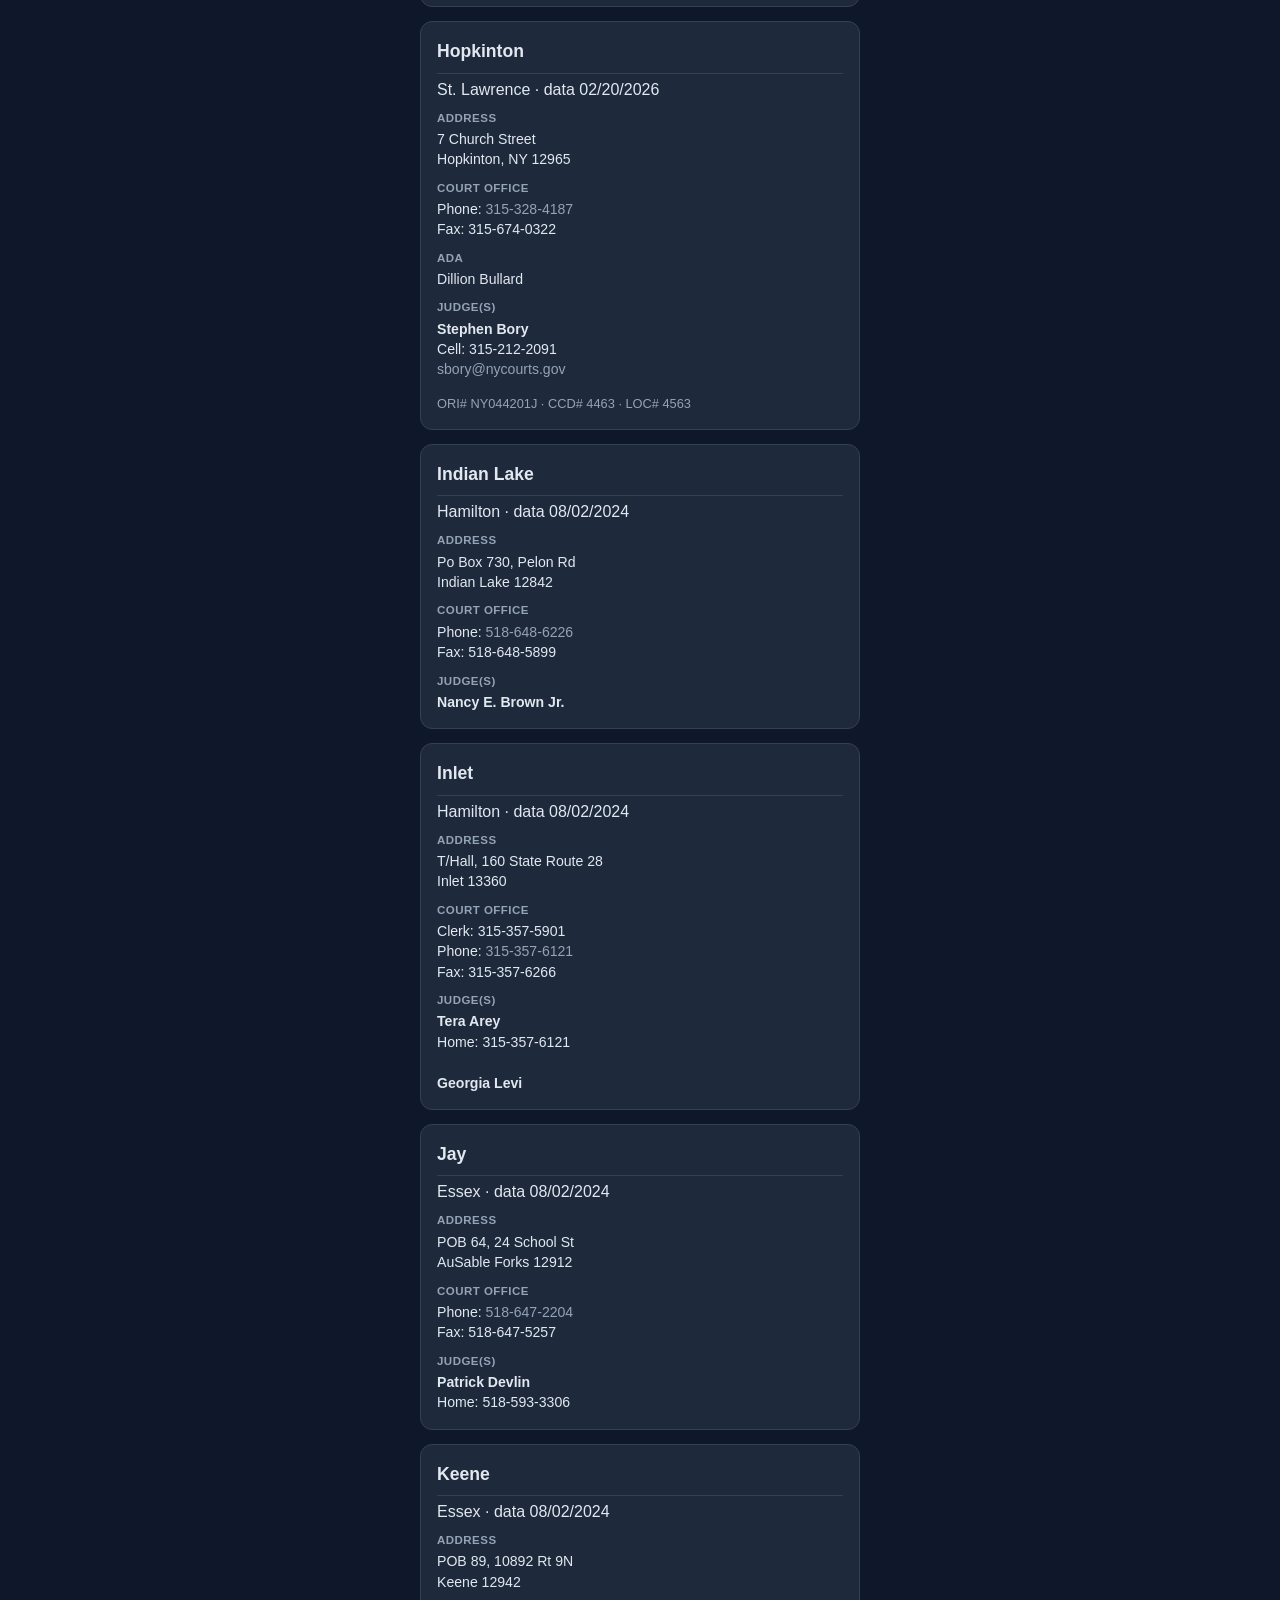
==== commit 29f6c0bd: "Holidays logic, custom days logic, UI changes Cour" ====
--- a/courts.html
+++ b/courts.html
@@ -84,7 +84,7 @@
     <header>
       <div class="badge-row">
         <span class="nysp-badge">NYSP</span>
-        <span class="nysp-badge">Troop B · Zone 2</span>
+        <span class="nysp-badge">Troop B</span>
         <button type="button" class="theme-toggle" id="themeToggle" aria-label="Toggle day/night mode" title="Day / Night">◐</button>
       </div>
       <h1>Court Directory</h1>
@@ -179,7 +179,12 @@
         .toLowerCase();
 
       let h = '<div class="court-card" data-search="' + esc(searchBits) + '">';
-      h += "<h2>" + esc(c.name) + "</h2><div class=\"court-grid\">";
+      let subtitle = [];
+      if (c.county) subtitle.push(esc(c.county));
+      if (c.dataDate) subtitle.push("data " + esc(c.dataDate));
+      h += "<h2>" + esc(c.name) + "</h2>";
+      if (subtitle.length) h += '<div class="court-notes" style="margin-top:-6px;margin-bottom:8px">' + subtitle.join(" · ") + "</div>";
+      h += "<div class=\"court-grid\">";
 
       if (c.address && c.address.length) {
         h += '<div><div class="field-label">Address</div><div class="field-value">' +
--- a/styles.css
+++ b/styles.css
@@ -52,7 +52,7 @@
   background: var(--bg);
   color: var(--text);
   min-height: 100vh;
-  padding: 20px 16px 48px;
+  padding: 14px 14px 36px;
   line-height: 1.5;
 }
 
@@ -64,7 +64,7 @@
 /* ---------- Header ---------- */
 header {
   text-align: center;
-  margin-bottom: 20px;
+  margin-bottom: 12px;
 }
 
 .badge-row {
@@ -123,7 +123,7 @@
   text-align: center;
   font-size: 0.85rem;
   color: var(--muted);
-  margin-bottom: 16px;
+  margin-bottom: 10px;
 }
 
 /* ---------- Cards ---------- */
@@ -131,8 +131,8 @@
   background: var(--card);
   border: 1px solid var(--border);
   border-radius: var(--radius);
-  padding: 18px 16px;
-  margin-bottom: 14px;
+  padding: 12px 14px;
+  margin-bottom: 10px;
 }
 
 label {
@@ -140,14 +140,14 @@
   font-size: 0.78rem;
   font-weight: 600;
   color: var(--muted);
-  margin-bottom: 7px;
+  margin-bottom: 5px;
   text-transform: uppercase;
   letter-spacing: 0.05em;
 }
 
 select {
   width: 100%;
-  padding: 13px 14px;
+  padding: 10px 12px;
   font-size: 1.02rem;
   border-radius: 10px;
   border: 1px solid var(--border);
@@ -199,7 +199,7 @@
 }
 
 .result-date {
-  font-size: 1.65rem;
+  font-size: 1.45rem;
   font-weight: 700;
   color: var(--text);
   letter-spacing: -0.02em;
@@ -208,7 +208,7 @@
 
 .result-time {
   font-size: 1.12rem;
-  margin-bottom: 14px;
+  margin-bottom: 10px;
   color: var(--muted);
 }
 
@@ -220,7 +220,7 @@
   color: #f1f5f9;
   border: 1px solid transparent;
   border-radius: 10px;
-  padding: 11px 18px;
+  padding: 9px 14px;
   font-size: 0.95rem;
   font-weight: 600;
   cursor: pointer;
@@ -302,7 +302,7 @@
   font-size: 0.8rem;
   color: var(--muted);
   text-align: center;
-  margin-top: 18px;
+  margin-top: 12px;
   line-height: 1.5;
 }
 
@@ -318,11 +318,11 @@
 
 footer {
   text-align: center;
-  margin-top: 24px;
+  margin-top: 16px;
   font-size: 0.75rem;
   color: var(--muted);
   border-top: 1px solid var(--border);
-  padding-top: 14px;
+  padding-top: 10px;
   line-height: 1.5;
 }
 
@@ -333,6 +333,37 @@
   padding: 12px 14px;
   border-radius: 10px;
   font-size: 0.9rem;
-  margin-bottom: 14px;
+  margin-bottom: 10px;
   display: none;
 }
+
+.card-compact {
+  padding-top: 10px;
+  padding-bottom: 10px;
+}
+.row-inline {
+  display: flex;
+  align-items: center;
+  gap: 10px;
+}
+.row-inline input[type="number"] {
+  width: 88px;
+  padding: 8px 10px;
+  font-size: 1rem;
+  border-radius: 8px;
+  border: 1px solid var(--border);
+  background: var(--bg);
+  color: var(--text);
+}
+.row-inline input[type="number"]:focus {
+  outline: none;
+  border-color: var(--accent);
+  box-shadow: 0 0 0 3px rgba(100, 116, 139, 0.25);
+}
+.hint {
+  font-size: 0.8rem;
+  color: var(--muted);
+}
+header h1 {
+  font-size: 1.25rem;
+}
